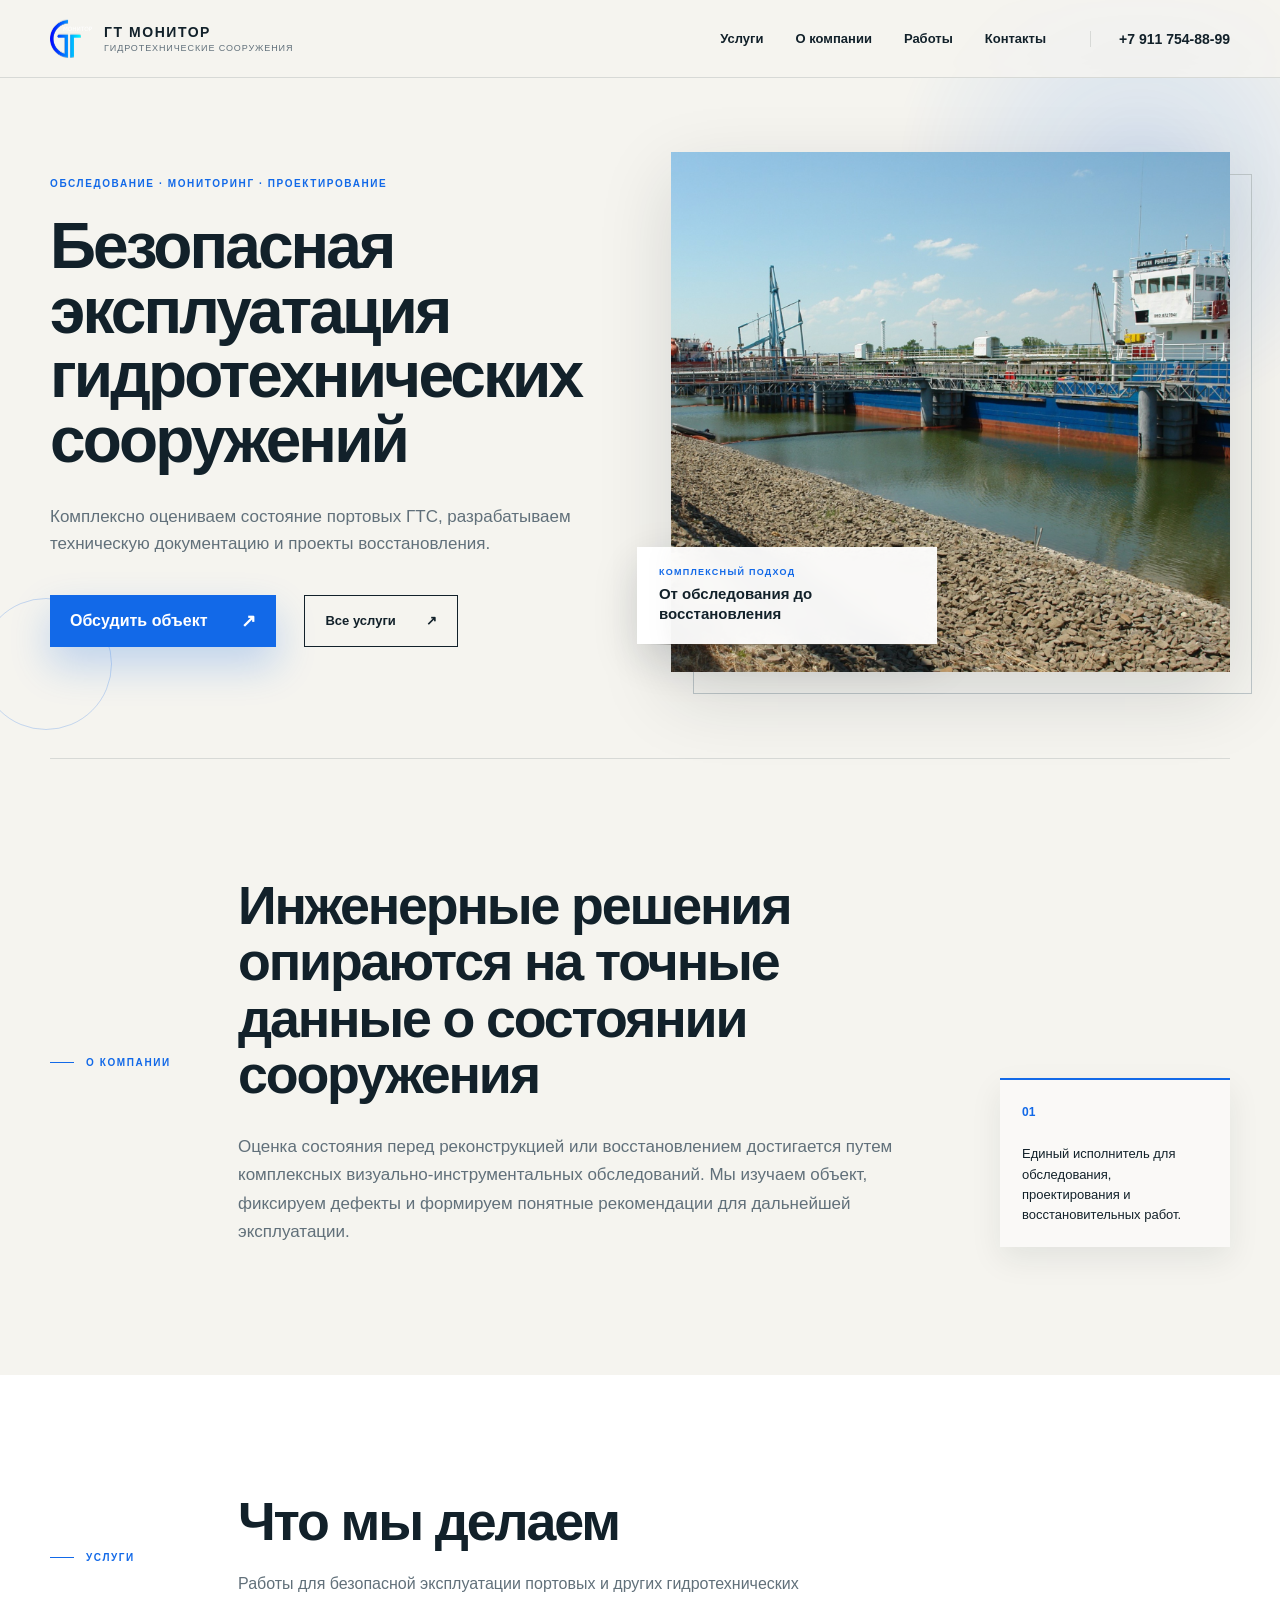
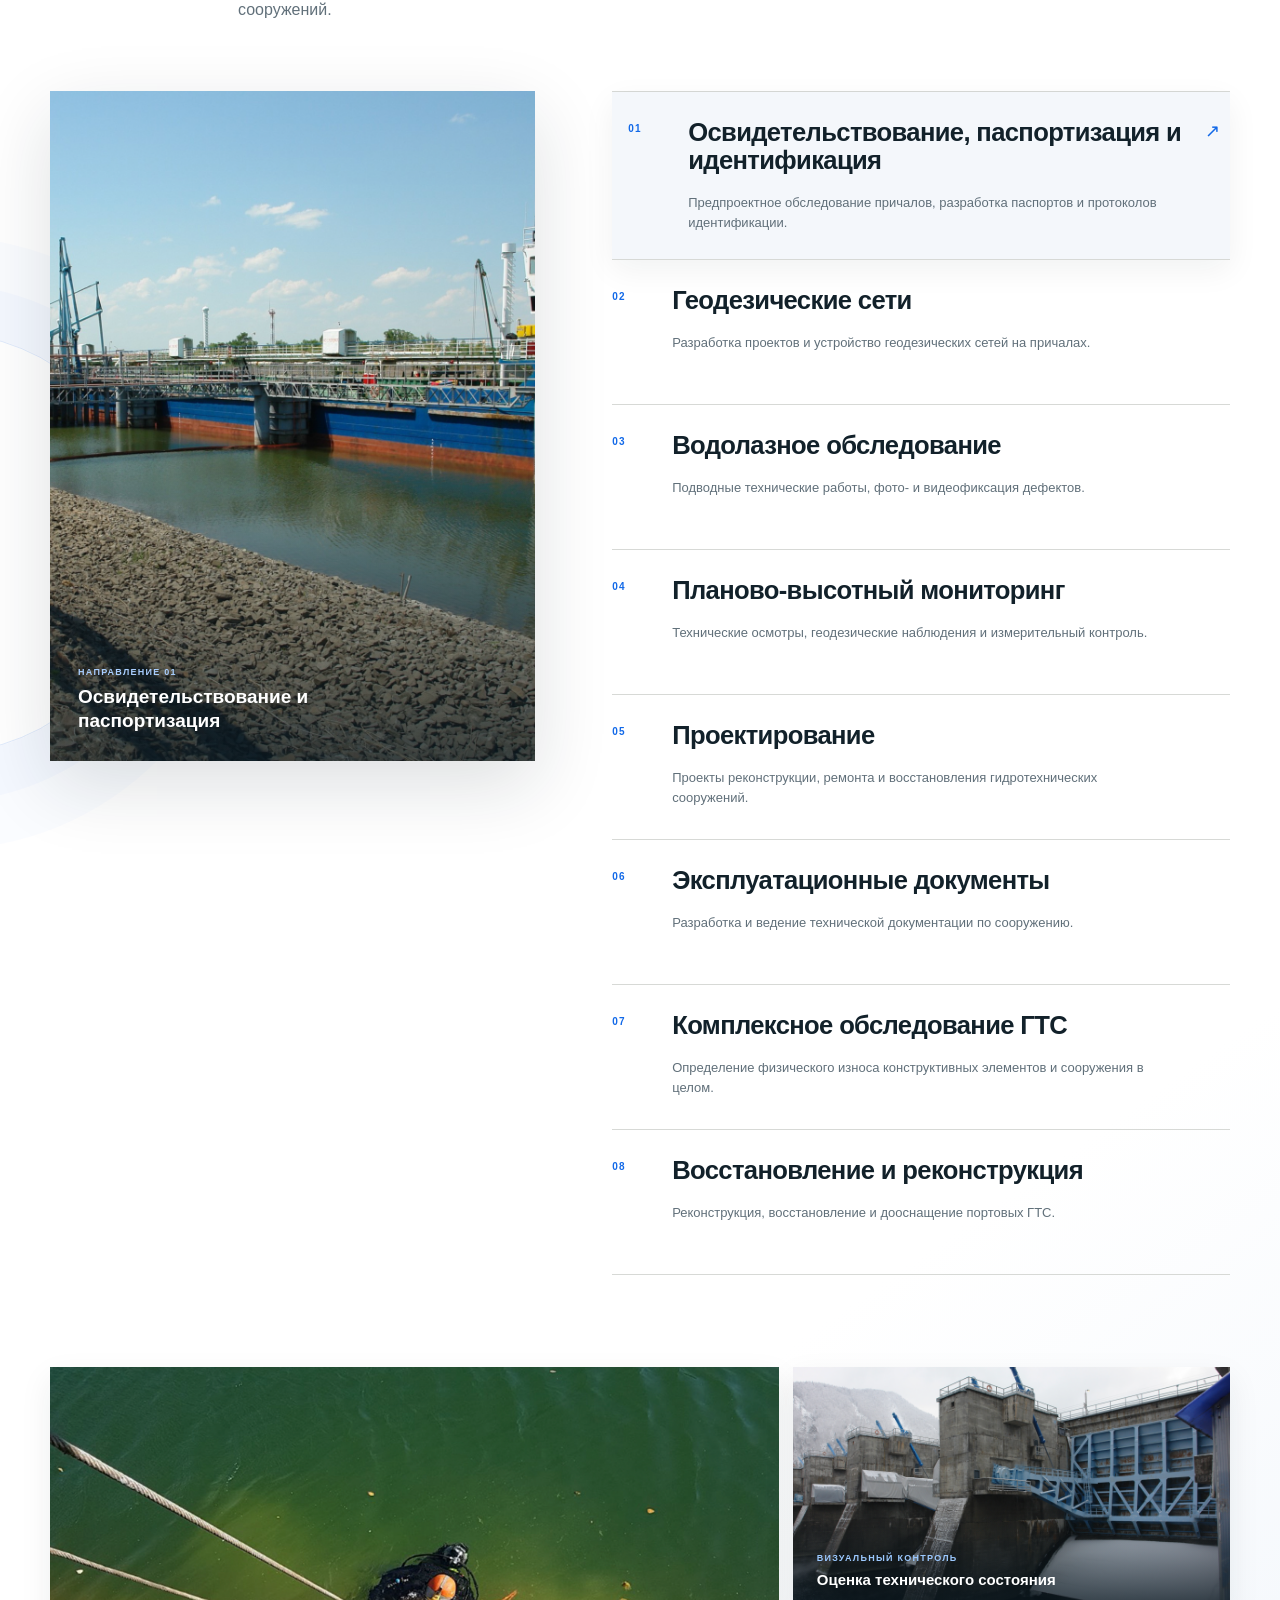
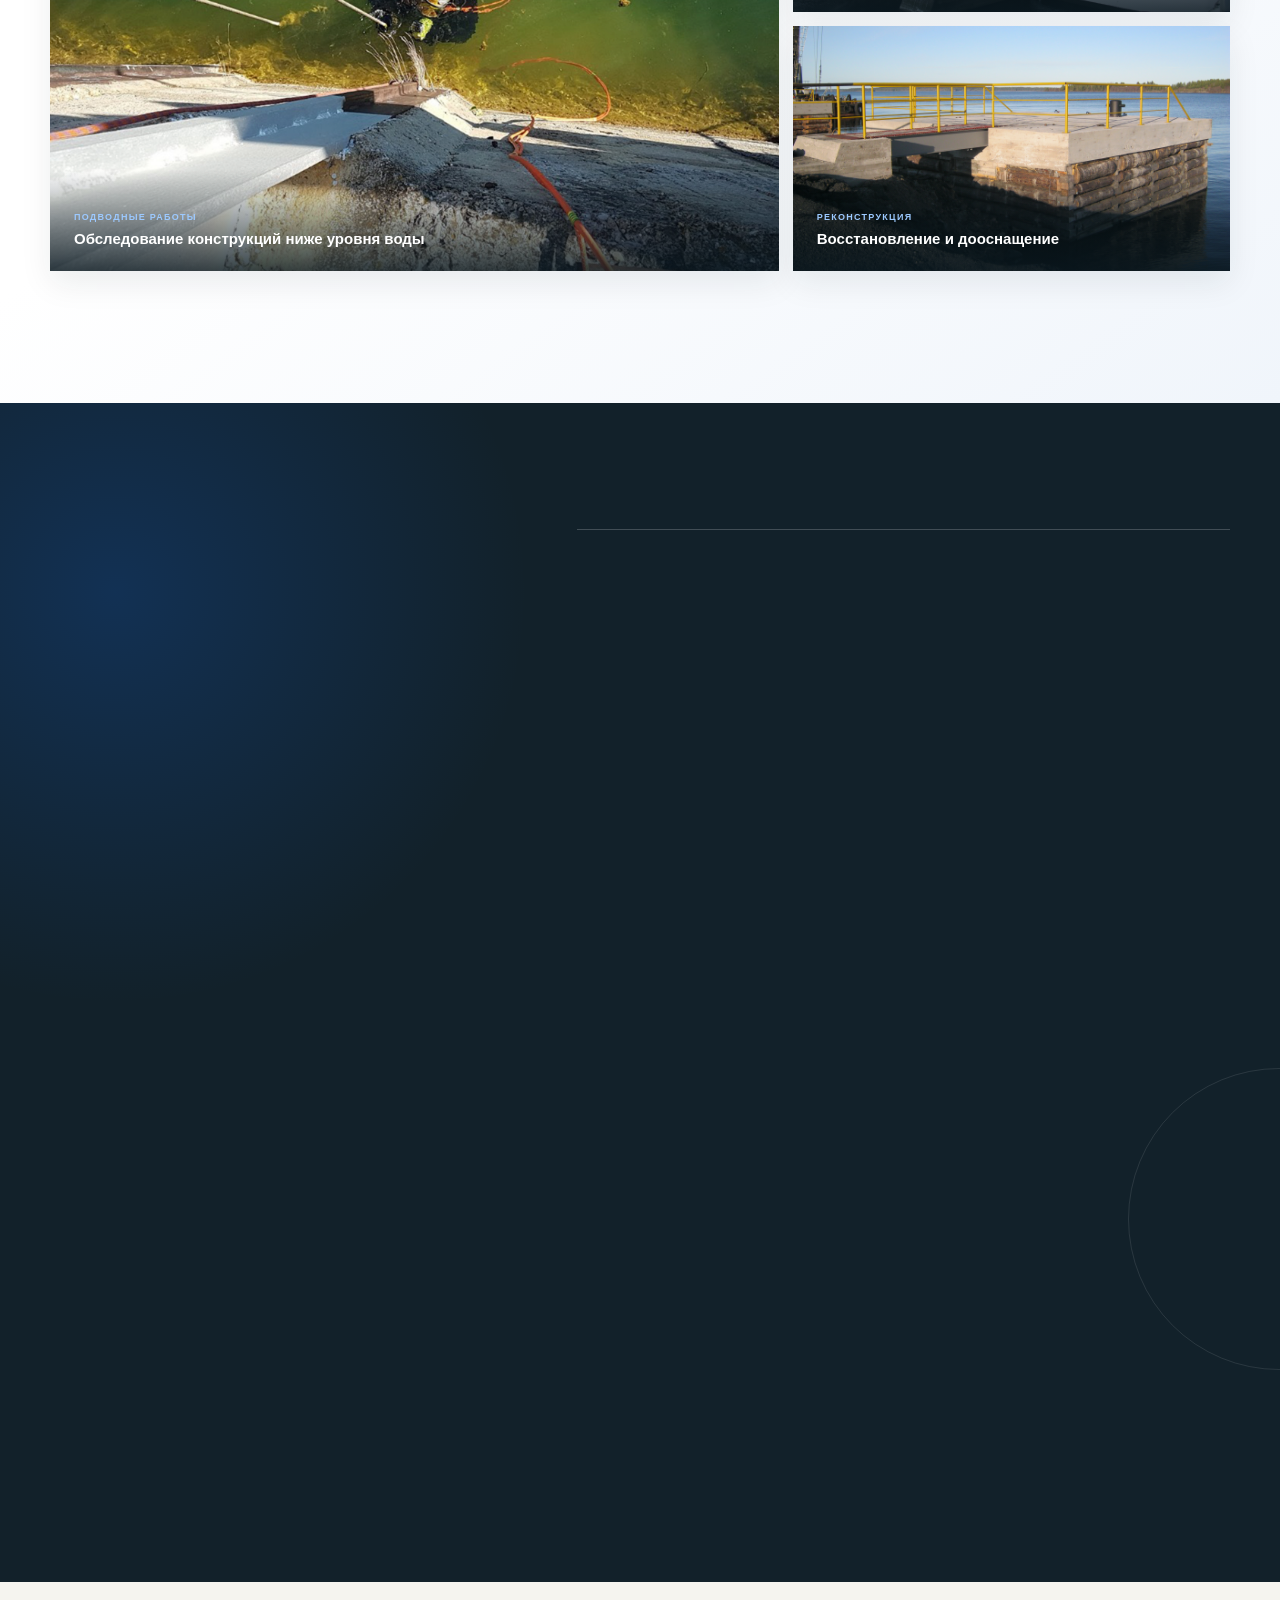
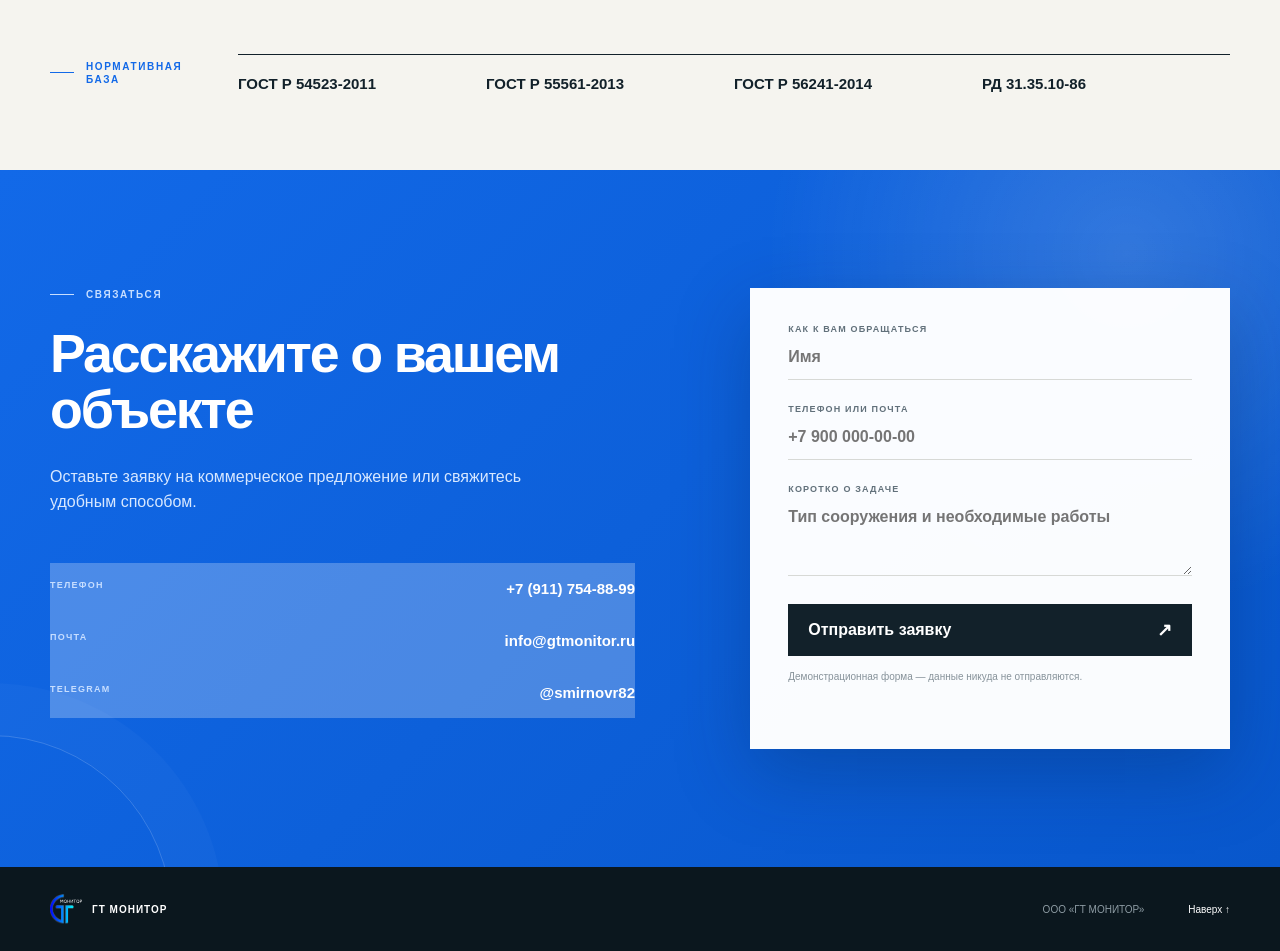
==== index.html @ 2fceb097 "Publish GT Monitor redesign demo" ====
<!doctype html>
<html lang="ru">
<head>
  <meta charset="utf-8">
  <meta name="viewport" content="width=device-width, initial-scale=1">
  <meta name="robots" content="noindex, nofollow">
  <meta name="description" content="ГТ Монитор — обследование, мониторинг и проектирование гидротехнических сооружений.">
  <title>ГТ Монитор — гидротехнические сооружения</title>
  <link rel="icon" href="assets/logo.svg" type="image/svg+xml">
  <link rel="stylesheet" href="styles.css">
</head>
<body>
  <header class="site-header" id="top">
    <div class="header-inner">
      <a class="brand" href="#top" aria-label="ГТ Монитор — на главную">
        <img src="assets/logo.svg" alt="" width="46" height="46">
        <span><b>ГТ МОНИТОР</b><small>Гидротехнические сооружения</small></span>
      </a>
      <button class="menu-toggle" type="button" aria-label="Открыть меню" aria-expanded="false">
        <span></span><span></span>
      </button>
      <nav class="main-nav" aria-label="Основная навигация">
        <a href="services.html">Услуги</a>
        <a href="about.html">О компании</a>
        <a href="works.html">Работы</a>
        <a href="contacts.html">Контакты</a>
        <a class="nav-phone" href="tel:+79117548899">+7 911 754-88-99</a>
      </nav>
    </div>
  </header>

  <main>
    <section class="hero section-shell" aria-labelledby="hero-title">
      <div class="hero-copy reveal">
        <p class="eyebrow">Обследование · Мониторинг · Проектирование</p>
        <h1 id="hero-title">Безопасная эксплуатация гидротехнических сооружений</h1>
        <p class="hero-lead">Комплексно оцениваем состояние портовых ГТС, разрабатываем техническую документацию и проекты восстановления.</p>
        <div class="hero-actions">
          <a class="button button-primary" href="#contact">Обсудить объект <span>↗</span></a>
          <a class="text-link" href="services.html">Все услуги <span>↗</span></a>
        </div>
      </div>
      <figure class="hero-visual reveal">
        <img src="assets/service-inspection.webp" alt="Портовое гидротехническое сооружение">
        <figcaption>
          <span>Комплексный подход</span>
          <b>От обследования до восстановления</b>
        </figcaption>
      </figure>
    </section>

    <section class="intro section-shell" aria-labelledby="intro-title">
      <p class="section-label reveal">О компании</p>
      <div class="intro-copy reveal">
        <h2 id="intro-title">Инженерные решения опираются на точные данные о состоянии сооружения</h2>
        <p>Оценка состояния перед реконструкцией или восстановлением достигается путем комплексных визуально-инструментальных обследований. Мы изучаем объект, фиксируем дефекты и формируем понятные рекомендации для дальнейшей эксплуатации.</p>
      </div>
      <div class="intro-note reveal">
        <span>01</span>
        <p>Единый исполнитель для обследования, проектирования и восстановительных работ.</p>
      </div>
    </section>

    <section class="services" id="services" aria-labelledby="services-title">
      <div class="section-shell">
        <div class="section-heading reveal">
          <p class="section-label">Услуги</p>
          <div>
            <h2 id="services-title">Что мы делаем</h2>
            <p>Работы для безопасной эксплуатации портовых и других гидротехнических сооружений.</p>
          </div>
        </div>

        <div class="services-showcase">
          <figure class="service-preview reveal">
            <img src="assets/service-inspection.webp" alt="Обследование портового гидротехнического сооружения">
            <figcaption><span>Направление 01</span><b>Освидетельствование и паспортизация</b></figcaption>
          </figure>
          <div class="service-list">
          <a class="service-row reveal is-active" href="documents.html#passport" data-image="assets/service-inspection.webp" data-label="Освидетельствование и паспортизация">
            <span class="service-number">01</span>
            <h3>Освидетельствование, паспортизация и идентификация</h3>
            <p>Предпроектное обследование причалов, разработка паспортов и протоколов идентификации.</p>
          </a>
          <a class="service-row reveal" href="design.html#geodesy" data-image="assets/service-geodesy-photo.png" data-label="Геодезические сети">
            <span class="service-number">02</span>
            <h3>Геодезические сети</h3>
            <p>Разработка проектов и устройство геодезических сетей на причалах.</p>
          </a>
          <a class="service-row reveal" href="survey.html#diving" data-image="assets/service-diving.webp" data-label="Водолазное обследование">
            <span class="service-number">03</span>
            <h3>Водолазное обследование</h3>
            <p>Подводные технические работы, фото- и видеофиксация дефектов.</p>
          </a>
          <a class="service-row reveal" href="survey.html#monitoring" data-image="assets/service-monitoring.webp" data-label="Планово-высотный мониторинг">
            <span class="service-number">04</span>
            <h3>Планово-высотный мониторинг</h3>
            <p>Технические осмотры, геодезические наблюдения и измерительный контроль.</p>
          </a>
          <a class="service-row reveal" href="design.html#engineering" data-image="assets/service-engineering.webp" data-label="Проектирование">
            <span class="service-number">05</span>
            <h3>Проектирование</h3>
            <p>Проекты реконструкции, ремонта и восстановления гидротехнических сооружений.</p>
          </a>
          <a class="service-row reveal" href="documents.html#operations" data-image="assets/service-docs.webp" data-label="Эксплуатационные документы">
            <span class="service-number">06</span>
            <h3>Эксплуатационные документы</h3>
            <p>Разработка и ведение технической документации по сооружению.</p>
          </a>
          <a class="service-row reveal" href="survey.html#complex" data-image="assets/service-survey.webp" data-label="Комплексное обследование ГТС">
            <span class="service-number">07</span>
            <h3>Комплексное обследование ГТС</h3>
            <p>Определение физического износа конструктивных элементов и сооружения в целом.</p>
          </a>
          <a class="service-row reveal" href="design.html#recovery" data-image="assets/service-recovery.webp" data-label="Восстановление и реконструкция">
            <span class="service-number">08</span>
            <h3>Восстановление и реконструкция</h3>
            <p>Реконструкция, восстановление и дооснащение портовых ГТС.</p>
          </a>
          </div>
        </div>

        <div class="work-gallery" aria-label="Примеры работ">
          <figure class="gallery-large reveal">
            <img src="assets/service-diving.webp" alt="Водолазное обследование сооружения" loading="lazy">
            <figcaption><span>Подводные работы</span><b>Обследование конструкций ниже уровня воды</b></figcaption>
          </figure>
          <figure class="reveal">
            <img src="assets/service-survey.webp" alt="Гидротехническое сооружение" loading="lazy">
            <figcaption><span>Визуальный контроль</span><b>Оценка технического состояния</b></figcaption>
          </figure>
          <figure class="reveal">
            <img src="assets/service-recovery.webp" alt="Реконструкция гидротехнического сооружения" loading="lazy">
            <figcaption><span>Реконструкция</span><b>Восстановление и дооснащение</b></figcaption>
          </figure>
        </div>
      </div>
    </section>

    <section class="process" id="process" aria-labelledby="process-title">
      <div class="process-inner section-shell">
        <div class="process-copy reveal">
          <p class="section-label">Порядок работ</p>
          <h2 id="process-title">Три этапа комплексного обследования</h2>
          <p>Последовательно собираем исходные данные, проверяем состояние объекта и подтверждаем выводы измерениями.</p>
        </div>
        <ol class="process-list">
          <li class="reveal">
            <span>01</span>
            <div><h3>Подготовка</h3><p>Разработка программы обследования, изучение объекта, конструктивных решений и условий эксплуатации.</p></div>
          </li>
          <li class="reveal">
            <span>02</span>
            <div><h3>Визуальное обследование</h3><p>Определение состояния отдельных элементов и объекта контроля в целом.</p></div>
          </li>
          <li class="reveal">
            <span>03</span>
            <div><h3>Инструментальное обследование</h3><p>Измерение параметров конструкций, прочности бетона, толщины металла, уклонов и геодезическая съемка.</p></div>
          </li>
        </ol>
        <figure class="process-photo reveal">
          <img src="assets/process-field-4.webp" alt="Осмотр гидротехнического сооружения" loading="lazy">
          <figcaption>Полевые работы на гидротехническом сооружении</figcaption>
        </figure>
      </div>
    </section>

    <section class="standards section-shell" aria-label="Нормативные документы">
      <p class="section-label reveal">Нормативная база</p>
      <div class="standards-list reveal">
        <span>ГОСТ Р 54523-2011</span>
        <span>ГОСТ Р 55561-2013</span>
        <span>ГОСТ Р 56241-2014</span>
        <span>РД 31.35.10-86</span>
      </div>
    </section>

    <section class="contact" id="contact" aria-labelledby="contact-title">
      <div class="contact-inner section-shell">
        <div class="contact-copy reveal">
          <p class="section-label">Связаться</p>
          <h2 id="contact-title">Расскажите о вашем объекте</h2>
          <p>Оставьте заявку на коммерческое предложение или свяжитесь удобным способом.</p>
          <div class="contact-links">
            <a href="tel:+79117548899"><small>Телефон</small><span>+7 (911) 754-88-99</span></a>
            <a href="mailto:info@gtmonitor.ru"><small>Почта</small><span>info@gtmonitor.ru</span></a>
            <a href="https://t.me/smirnovr82"><small>Telegram</small><span>@smirnovr82</span></a>
          </div>
        </div>
        <form class="contact-form reveal" id="demo-form">
          <label>Как к вам обращаться<input name="name" autocomplete="name" placeholder="Имя" required></label>
          <label>Телефон или почта<input name="contact" autocomplete="tel" placeholder="+7 900 000-00-00" required></label>
          <label>Коротко о задаче<textarea name="message" rows="3" placeholder="Тип сооружения и необходимые работы"></textarea></label>
          <button class="button button-dark" type="submit">Отправить заявку <span>↗</span></button>
          <p class="form-note">Демонстрационная форма — данные никуда не отправляются.</p>
          <p class="form-status" role="status" aria-live="polite"></p>
        </form>
      </div>
    </section>
  </main>

  <footer class="site-footer">
    <div class="footer-inner section-shell">
      <div class="footer-brand"><img src="assets/logo.svg" alt="" width="38" height="38"><b>ГТ МОНИТОР</b></div>
      <p>ООО «ГТ МОНИТОР»</p>
          <a href="#top">Наверх ↑</a>
    </div>
  </footer>

  <script src="script.js"></script>
</body>
</html>
---- styles.css ----
:root {
  --ink: #12212a;
  --muted: #61707a;
  --blue: #1269e8;
  --blue-dark: #0b3c79;
  --paper: #f5f4ef;
  --white: #fff;
  --line: #d7d9d6;
  --shadow-sm: 0 12px 30px rgba(18,33,42,.08);
  --shadow-md: 0 24px 70px rgba(18,33,42,.14);
  --shadow-blue: 0 18px 40px rgba(18,105,232,.24);
  --shell: min(1180px, calc(100vw - 64px));
}

* { box-sizing: border-box; }
html { scroll-behavior: smooth; }
body {
  margin: 0;
  background: var(--paper);
  color: var(--ink);
  font-family: Arial, "Helvetica Neue", sans-serif;
  -webkit-font-smoothing: antialiased;
  overflow-x: clip;
  animation: page-enter .55s ease both;
}
a { color: inherit; text-decoration: none; }
img { display: block; width: 100%; }
button, input, textarea { font: inherit; }
::selection { background: var(--blue); color: #fff; }
.section-shell { width: var(--shell); margin-inline: auto; }

.site-header { height: 78px; background: rgba(245,244,239,.88); border-bottom: 1px solid var(--line); position: sticky; top: 0; z-index: 20; backdrop-filter: blur(16px); transition: box-shadow .3s ease, background .3s ease; }
.site-header.is-scrolled { background: rgba(245,244,239,.96); box-shadow: 0 10px 35px rgba(18,33,42,.09); }
.header-inner { width: var(--shell); height: 100%; margin: auto; display: flex; align-items: center; justify-content: space-between; }
.brand { display: flex; align-items: center; gap: 12px; }
.brand img { width: 42px; height: 42px; object-fit: contain; }
.brand span { display: grid; gap: 3px; }
.brand b { font-size: 14px; letter-spacing: .11em; }
.brand small { color: var(--muted); font-size: 9px; letter-spacing: .1em; text-transform: uppercase; }
.main-nav { display: flex; align-items: center; gap: 32px; font-size: 13px; font-weight: 600; }
.main-nav a { position: relative; transition: color .2s ease; }
.main-nav a:hover { color: var(--blue); }
.main-nav a[aria-current="page"] { color: var(--blue); }
.main-nav > a:not(.nav-phone)::after { content: ""; position: absolute; left: 0; right: 100%; bottom: -9px; height: 1px; background: currentColor; transition: right .3s cubic-bezier(.2,.7,.2,1); }
.main-nav > a:not(.nav-phone):hover::after, .main-nav > a[aria-current="page"]::after { right: 0; }
.main-nav .nav-phone { margin-left: 12px; padding-left: 28px; border-left: 1px solid var(--line); font-size: 14px; }
.menu-toggle { display: none; }

.hero { min-height: 680px; padding: 68px 0 80px; display: grid; grid-template-columns: .9fr 1.1fr; gap: clamp(48px, 7vw, 104px); align-items: center; position: relative; isolation: isolate; }
.hero::before { content: ""; position: absolute; z-index: -2; width: 520px; height: 520px; right: -170px; top: -160px; border-radius: 50%; background: radial-gradient(circle, rgba(18,105,232,.15), rgba(18,105,232,0) 68%); filter: blur(4px); animation: ambient-pulse 7s ease-in-out infinite alternate; }
.hero::after { content: ""; position: absolute; z-index: -1; width: 130px; height: 130px; left: -70px; bottom: 28px; border: 1px solid rgba(18,105,232,.22); border-radius: 50%; animation: ring-drift 9s ease-in-out infinite alternate; }
.eyebrow, .section-label { margin: 0; color: var(--blue); font-size: 10px; line-height: 1.3; font-weight: 700; letter-spacing: .16em; text-transform: uppercase; }
.section-label { display: flex; align-items: center; gap: 12px; }
.section-label::before { content: ""; width: 24px; height: 1px; flex: 0 0 auto; background: currentColor; transition: width .3s ease; }
.section-label:hover::before { width: 38px; }
.hero h1 { max-width: 650px; margin: 24px 0 0; font-size: clamp(44px, 5vw, 72px); line-height: 1.01; letter-spacing: -.045em; font-weight: 600; }
.hero-lead { max-width: 570px; margin: 30px 0 0; color: var(--muted); font-size: 17px; line-height: 1.6; }
.hero-actions { display: flex; align-items: center; gap: 28px; margin-top: 38px; }
.button { min-height: 52px; padding: 0 20px; border: 0; display: inline-flex; align-items: center; justify-content: space-between; gap: 34px; font-weight: 700; cursor: pointer; transition: background .25s ease, color .25s ease, transform .25s ease, box-shadow .25s ease; }
.button-primary { min-width: 215px; background: var(--blue); color: #fff; box-shadow: var(--shadow-blue); }
.button-primary:hover { background: var(--blue-dark); transform: translateY(-3px); box-shadow: 0 24px 48px rgba(18,105,232,.3); }
.button span { font-size: 18px; transition: transform .25s ease; }
.button:hover span { transform: translate(3px,-3px); }
.text-link {
  min-height: 52px;
  padding: 0 20px;
  border: 1px solid var(--ink);
  display: inline-flex;
  align-items: center;
  justify-content: space-between;
  gap: 30px;
  background: transparent;
  font-size: 13px;
  font-weight: 700;
  box-shadow: inset 0 0 0 0 var(--ink);
  transition: background .25s ease, color .25s ease, transform .25s ease, box-shadow .25s ease;
}
.text-link:hover { background: var(--ink); color: #fff; transform: translateY(-3px); box-shadow: var(--shadow-sm); }
.hero-visual { margin: 0; position: relative; min-height: 520px; }
.hero-visual::before { content: ""; position: absolute; inset: 22px -22px -22px 22px; border: 1px solid #bfc7c9; z-index: -1; }
.hero-visual > img { height: 520px; object-fit: cover; box-shadow: var(--shadow-md); transition: transform .8s cubic-bezier(.2,.7,.2,1), filter .5s ease; }
.hero-visual:hover > img { transform: scale(1.012); filter: saturate(1.06); }
.hero-visual figcaption { position: absolute; left: -34px; bottom: 28px; width: min(300px, 70%); padding: 20px 22px; display: grid; gap: 7px; background: rgba(255,255,255,.95); backdrop-filter: blur(10px); box-shadow: 0 16px 45px rgba(18,33,42,.16); transition: transform .35s ease; }
.hero-visual:hover figcaption { transform: translate(6px,-6px); }
.hero-visual figcaption span, .work-gallery figcaption span { color: var(--blue); font-size: 9px; font-weight: 700; letter-spacing: .14em; text-transform: uppercase; }
.hero-visual figcaption b { font-size: 15px; line-height: 1.35; }

.intro { padding: 118px 0 128px; display: grid; grid-template-columns: 140px minmax(0,1fr) 230px; gap: 48px; border-top: 1px solid var(--line); }
.intro-copy h2, .section-heading h2, .process-copy h2, .contact-copy h2 { margin: 0; font-size: clamp(36px, 4.2vw, 58px); line-height: 1.05; letter-spacing: -.04em; font-weight: 600; }
.intro-copy p { max-width: 740px; margin: 30px 0 0; color: var(--muted); font-size: 17px; line-height: 1.68; }
.intro-note { align-self: end; padding: 22px; border-top: 2px solid var(--blue); background: rgba(255,255,255,.48); box-shadow: var(--shadow-sm); transition: transform .3s ease, box-shadow .3s ease; }
.intro-note:hover { transform: translateY(-5px); box-shadow: var(--shadow-md); }
.intro-note span { color: var(--blue); font-size: 12px; font-weight: 700; }
.intro-note p { margin: 24px 0 0; font-size: 13px; line-height: 1.55; }

.services { padding: 118px 0 132px; background: linear-gradient(145deg,#fff 0%,#fff 68%,#f0f5fb 100%); position: relative; overflow: clip; }
.services::before { content: ""; position: absolute; width: 420px; height: 420px; left: -270px; top: 25%; border: 1px solid rgba(18,105,232,.13); border-radius: 50%; box-shadow: 0 0 0 48px rgba(18,105,232,.025),0 0 0 96px rgba(18,105,232,.018); }
.section-heading { display: grid; grid-template-columns: 140px minmax(0,1fr); gap: 48px; margin-bottom: 68px; }
.section-heading > div > p { max-width: 590px; margin: 22px 0 0; color: var(--muted); font-size: 16px; line-height: 1.6; }
.services-showcase { display: grid; grid-template-columns: .88fr 1.12fr; gap: clamp(46px, 6vw, 82px); align-items: start; }
.service-preview { margin: 0; height: min(670px, calc(100vh - 120px)); min-height: 520px; position: sticky; top: 106px; overflow: hidden; background: #e8eaeb; box-shadow: var(--shadow-md); }
.service-preview::after { content: ""; position: absolute; inset: 0; background: linear-gradient(180deg, transparent 55%, rgba(9,25,35,.72)); pointer-events: none; }
.service-preview img { height: 100%; object-fit: cover; transition: opacity .28s ease, transform .7s cubic-bezier(.2,.6,.2,1); }
.service-preview.is-changing img { opacity: .3; transform: scale(1.02); }
.service-preview figcaption { position: absolute; z-index: 1; inset: auto 0 0; padding: 28px; display: grid; gap: 8px; color: #fff; }
.service-preview figcaption span { color: #a9ceff; font-size: 9px; font-weight: 700; letter-spacing: .14em; text-transform: uppercase; }
.service-preview figcaption b { max-width: 360px; font-size: 19px; line-height: 1.25; }
.service-list { display: grid; border-top: 1px solid var(--line); }
.service-row { min-height: 145px; padding: 26px 10px 26px 0; display: grid; grid-template-columns: 42px minmax(0,1fr); gap: 0 18px; align-content: start; border-bottom: 1px solid var(--line); position: relative; transition: padding .25s ease, background .25s ease; }
.service-row::after { content: "↗"; position: absolute; right: 10px; top: 28px; color: var(--blue); font-size: 18px; opacity: 0; transform: translate(-6px,6px); transition: opacity .25s ease, transform .25s ease; }
.service-row:hover, .service-row:focus-visible, .service-row.is-active { padding-left: 16px; background: rgba(244,247,251,.92); box-shadow: 0 10px 30px rgba(18,33,42,.06); z-index: 1; }
.service-row:hover::after, .service-row:focus-visible::after, .service-row.is-active::after { opacity: 1; transform: none; }
.service-number { grid-row: 1 / span 2; padding-top: 5px; color: var(--blue); font-size: 10px; font-weight: 700; letter-spacing: .12em; }
.service-row h3 { margin: 0; font-size: clamp(20px, 2vw, 28px); line-height: 1.12; letter-spacing: -.025em; font-weight: 600; }
.service-row p { max-width: 500px; margin: 18px 0 0; color: var(--muted); font-size: 13px; line-height: 1.55; }

.work-gallery { margin-top: 92px; display: grid; grid-template-columns: 1.25fr .75fr; grid-template-rows: 245px 245px; gap: 14px; }
.work-gallery figure { margin: 0; min-width: 0; position: relative; overflow: hidden; background: #dfe4e5; box-shadow: var(--shadow-sm); transition: transform .35s ease, box-shadow .35s ease; }
.work-gallery figure:hover { transform: translateY(-6px); box-shadow: var(--shadow-md); z-index: 1; }
.work-gallery .gallery-large { grid-row: span 2; }
.work-gallery img { height: 100%; object-fit: cover; transition: transform .7s cubic-bezier(.2,.6,.2,1); }
.work-gallery figure:hover img { transform: scale(1.025); }
.work-gallery figcaption { position: absolute; inset: auto 0 0; padding: 42px 24px 22px; display: grid; gap: 7px; color: #fff; background: linear-gradient(transparent, rgba(10,24,32,.82)); }
.work-gallery figcaption span { color: #9cc9ff; }
.work-gallery figcaption b { font-size: 15px; line-height: 1.35; }

.process { padding: 126px 0; background: radial-gradient(circle at 9% 16%,rgba(18,105,232,.22),transparent 27%),var(--ink); color: #fff; position: relative; overflow: clip; }
.process::after { content: ""; position: absolute; width: 300px; height: 300px; right: -150px; bottom: 18%; border: 1px solid rgba(255,255,255,.1); border-radius: 50%; animation: ring-drift 10s ease-in-out infinite alternate-reverse; }
.process-inner { display: grid; grid-template-columns: .78fr 1.22fr; gap: 72px 110px; }
.process-copy > p:last-child { max-width: 490px; margin: 28px 0 0; color: #aeb9bf; font-size: 16px; line-height: 1.65; }
.process .section-label { color: #8cbfff; margin-bottom: 24px; }
.process-list { margin: 0; padding: 0; list-style: none; border-top: 1px solid rgba(255,255,255,.2); }
.process-list li { padding: 28px 0; display: grid; grid-template-columns: 48px 1fr; gap: 20px; border-bottom: 1px solid rgba(255,255,255,.2); }
.process-list li { transition: transform .3s ease, padding .3s ease, background .3s ease; }
.process-list li:hover { padding-left: 14px; transform: translateX(5px); background: rgba(255,255,255,.025); }
.process-list > li > span { padding-top: 4px; color: #8cbfff; font-size: 10px; font-weight: 700; letter-spacing: .12em; }
.process-list h3 { margin: 0; font-size: 21px; font-weight: 600; }
.process-list p { max-width: 540px; margin: 10px 0 0; color: #aeb9bf; font-size: 13px; line-height: 1.55; }
.process-photo { grid-column: 1 / -1; margin: 0; position: relative; height: 480px; overflow: hidden; }
.process-photo img { height: 100%; object-fit: cover; object-position: center 48%; transition: transform .8s cubic-bezier(.2,.7,.2,1); }
.process-photo:hover img { transform: scale(1.018); }
.process-photo figcaption { position: absolute; right: 18px; bottom: 18px; padding: 12px 14px; background: rgba(18,33,42,.88); color: #dbe3e7; font-size: 10px; letter-spacing: .08em; text-transform: uppercase; }

.standards { padding: 72px 0 78px; display: grid; grid-template-columns: 140px 1fr; gap: 48px; }
.standards-list { display: grid; grid-template-columns: repeat(4, 1fr); border-top: 1px solid var(--ink); }
.standards-list span { padding: 20px 16px 0 0; font-size: 15px; font-weight: 600; transition: color .25s ease, transform .25s ease; }
.standards-list span:hover { color: var(--blue); transform: translateY(-3px); }

.contact { padding: 118px 0; background: radial-gradient(circle at 88% 12%,rgba(255,255,255,.16),transparent 28%),linear-gradient(135deg,#1269e8,#0857cc); color: #fff; position: relative; overflow: clip; }
.contact::before { content: ""; position: absolute; width: 360px; height: 360px; left: -190px; bottom: -230px; border: 1px solid rgba(255,255,255,.18); border-radius: 50%; box-shadow: 0 0 0 52px rgba(255,255,255,.025); }
.contact-inner { display: grid; grid-template-columns: 1fr .82fr; gap: clamp(60px, 9vw, 130px); }
.contact .section-label { margin-bottom: 24px; color: #c7deff; }
.contact-copy > p:not(.section-label) { max-width: 530px; margin: 26px 0 0; color: #d8e8ff; font-size: 16px; line-height: 1.6; }
.contact-links { margin-top: 48px; display: grid; gap: 1px; background: rgba(255,255,255,.25); }
.contact-links a { padding: 17px 0; display: flex; justify-content: space-between; gap: 20px; background: transparent; transition: padding .25s ease, color .25s ease; }
.contact-links a:hover { padding-left: 10px; padding-right: 10px; color: #fff; }
.contact-links small { color: #c7deff; font-size: 9px; font-weight: 700; letter-spacing: .14em; text-transform: uppercase; }
.contact-links span { font-size: 15px; font-weight: 600; }
.contact-form { padding: 36px 38px; background: rgba(255,255,255,.98); color: var(--ink); align-self: start; box-shadow: 0 25px 70px rgba(3,35,78,.28); transition: transform .35s ease, box-shadow .35s ease; }
.contact-form:hover { transform: translateY(-5px); box-shadow: 0 32px 80px rgba(3,35,78,.34); }
.contact-form label { display: grid; gap: 9px; margin-bottom: 24px; color: var(--muted); font-size: 9px; font-weight: 700; letter-spacing: .13em; text-transform: uppercase; }
.contact-form input, .contact-form textarea { width: 100%; padding: 5px 0 13px; color: var(--ink); background: transparent; border: 0; border-bottom: 1px solid var(--line); border-radius: 0; outline: none; resize: vertical; text-transform: none; letter-spacing: 0; font-size: 16px; }
.contact-form input:focus, .contact-form textarea:focus { border-color: var(--blue); }
.button-dark { width: 100%; margin-top: 4px; background: var(--ink); color: #fff; }
.button-dark:hover { background: var(--blue-dark); transform: translateY(-3px); box-shadow: var(--shadow-sm); }
.form-note { margin: 14px 0 0; color: #87939a; font-size: 10px; line-height: 1.45; }
.form-status { min-height: 17px; margin: 12px 0 0; color: var(--blue); font-size: 12px; }

.site-footer { padding: 26px 0; background: #0b171e; color: #8d9ba3; font-size: 10px; }
.footer-inner { display: grid; grid-template-columns: 1fr auto auto; align-items: center; gap: 44px; }
.footer-brand { display: flex; align-items: center; gap: 10px; color: #fff; letter-spacing: .1em; }
.footer-brand img { width: 32px; height: 32px; object-fit: contain; }
.site-footer a { color: #fff; }

/* Inner pages */
.page-hero { padding: 72px 0 94px; display: grid; grid-template-columns: minmax(0,1fr) minmax(360px,.72fr); gap: clamp(54px,8vw,118px); align-items: end; position: relative; isolation: isolate; }
.page-hero::after { content: ""; position: absolute; z-index: -1; width: 430px; height: 430px; right: -190px; top: -180px; border-radius: 50%; background: radial-gradient(circle,rgba(18,105,232,.15),transparent 68%); animation: ambient-pulse 7s ease-in-out infinite alternate; }
.breadcrumb { margin: 0 0 52px; display: flex; gap: 9px; color: #7d898f; font-size: 10px; font-weight: 700; letter-spacing: .12em; text-transform: uppercase; }
.breadcrumb a:hover { color: var(--blue); }
.page-hero h1 { max-width: 800px; margin: 0; font-size: clamp(52px,7vw,94px); line-height: .93; letter-spacing: -.055em; font-weight: 600; }
.page-hero-copy > p:last-child { max-width: 650px; margin: 30px 0 0; color: var(--muted); font-size: 17px; line-height: 1.65; }
.page-hero-visual { margin: 0 0 4px; height: 430px; position: relative; }
.page-hero-visual::before { content: ""; position: absolute; inset: 18px -18px -18px 18px; border: 1px solid #bdc6c9; z-index: -1; }
.page-hero-visual img { height: 100%; object-fit: cover; box-shadow: var(--shadow-md); transition: transform .7s cubic-bezier(.2,.7,.2,1),filter .4s ease; }
.page-hero-visual:hover img { transform: scale(1.015); filter: saturate(1.05); }
.page-hero-visual figcaption { position: absolute; left: -26px; bottom: 22px; padding: 15px 18px; background: #fff; color: var(--ink); font-size: 10px; font-weight: 700; letter-spacing: .1em; text-transform: uppercase; }

.directions { padding: 112px 0 126px; background: #fff; }
.directions-intro { display: grid; grid-template-columns: 140px 1fr; gap: 48px; margin-bottom: 58px; }
.directions-intro h2 { max-width: 780px; margin: 0; font-size: clamp(36px,4.5vw,62px); line-height: 1.03; letter-spacing: -.04em; font-weight: 600; }
.direction-grid { display: grid; grid-template-columns: repeat(3,1fr); border-top: 1px solid var(--line); border-left: 1px solid var(--line); }
.direction-card { min-height: 440px; padding: 30px; display: flex; flex-direction: column; border-right: 1px solid var(--line); border-bottom: 1px solid var(--line); position: relative; overflow: hidden; transition: color .35s ease, background .35s ease, transform .35s ease, box-shadow .35s ease; }
.direction-card > span { color: var(--blue); font-size: 10px; font-weight: 700; letter-spacing: .12em; }
.direction-card h3 { margin: auto 0 20px; font-size: clamp(27px,3vw,39px); line-height: 1; letter-spacing: -.035em; font-weight: 600; }
.direction-card p { margin: 0; color: var(--muted); font-size: 13px; line-height: 1.55; }
.direction-card::after { content: "↗"; position: absolute; right: 28px; top: 26px; color: var(--blue); font-size: 22px; }
.direction-card:hover { background: var(--ink); color: #fff; transform: translateY(-8px); box-shadow: var(--shadow-md); z-index: 2; }
.direction-card:hover p { color: #afbbc1; }

.catalog { padding: 112px 0 126px; }
.catalog-heading { max-width: 820px; margin-bottom: 56px; }
.catalog-heading h2 { margin: 18px 0 0; font-size: clamp(38px,4.8vw,64px); line-height: 1.03; letter-spacing: -.04em; font-weight: 600; }
.catalog-grid { display: grid; grid-template-columns: 1fr 1fr; border-top: 1px solid var(--line); }
.catalog-item { min-height: 230px; padding: 30px 58px 30px 0; display: grid; grid-template-columns: 42px 1fr; gap: 0 18px; border-bottom: 1px solid var(--line); position: relative; }
.catalog-item:nth-child(even) { padding-left: 42px; border-left: 1px solid var(--line); }
.catalog-item .service-number { grid-row: 1 / span 3; }
.catalog-item h3 { margin: 0; font-size: clamp(22px,2.4vw,32px); line-height: 1.08; letter-spacing: -.03em; font-weight: 600; }
.catalog-item p { margin: 18px 0 24px; color: var(--muted); font-size: 13px; line-height: 1.55; }
.catalog-item b { font-size: 11px; letter-spacing: .08em; text-transform: uppercase; }
.catalog-item::after { content: "↗"; position: absolute; right: 14px; top: 30px; color: var(--blue); font-size: 18px; }
.catalog-item { transition: padding .3s ease, background .3s ease, box-shadow .3s ease; }
.catalog-item:hover { padding-left: 18px; background: #fff; box-shadow: var(--shadow-sm); z-index: 1; }
.catalog-item:nth-child(even):hover { padding-left: 58px; }

.detail-lead { padding: 92px 0 106px; border-top: 1px solid var(--line); }
.detail-section { padding: 104px 0; scroll-margin-top: 30px; }
.detail-section:nth-child(even) { background: #fff; }
.detail-grid { width: var(--shell); margin: auto; display: grid; grid-template-columns: 150px minmax(0,1fr) 300px; gap: 48px; align-items: start; }
.detail-index { position: sticky; top: 28px; color: var(--blue); font-size: 10px; font-weight: 700; letter-spacing: .14em; text-transform: uppercase; }
.rich-copy h2 { margin: 0 0 28px; font-size: clamp(36px,4.3vw,58px); line-height: 1.04; letter-spacing: -.04em; font-weight: 600; }
.rich-copy h3 { margin: 42px 0 16px; font-size: 22px; line-height: 1.25; }
.rich-copy p { margin: 0 0 20px; color: var(--muted); font-size: 16px; line-height: 1.72; }
.rich-copy ul, .rich-copy ol { margin: 24px 0; padding: 0; list-style: none; border-top: 1px solid var(--line); }
.rich-copy li { padding: 15px 0 15px 30px; border-bottom: 1px solid var(--line); position: relative; color: #40515a; font-size: 14px; line-height: 1.55; }
.rich-copy li::before { content: "—"; position: absolute; left: 0; color: var(--blue); }
.detail-aside { position: sticky; top: 28px; }
.detail-aside img { height: 330px; object-fit: cover; box-shadow: var(--shadow-sm); transition: transform .45s ease, box-shadow .45s ease; }
.detail-aside:hover img { transform: translateY(-5px); box-shadow: var(--shadow-md); }
.detail-aside p { margin: 16px 0 0; color: var(--muted); font-size: 11px; line-height: 1.5; }
.detail-next { display: inline-flex; margin-top: 22px; color: var(--blue); font-size: 11px; font-weight: 700; letter-spacing: .08em; text-transform: uppercase; }

.works-grid { padding-bottom: 126px; display: grid; grid-template-columns: repeat(12,1fr); gap: 14px; }
.work-tile { margin: 0; min-height: 390px; grid-column: span 5; position: relative; overflow: hidden; background: #dfe4e5; box-shadow: var(--shadow-sm); transition: transform .35s ease, box-shadow .35s ease; }
.work-tile:hover { transform: translateY(-7px); box-shadow: var(--shadow-md); z-index: 1; }
.work-tile:nth-child(3n+1) { grid-column: span 7; }
.work-tile:nth-child(3n+3) { grid-column: span 12; min-height: 520px; }
.work-tile img { height: 100%; object-fit: cover; transition: transform .7s cubic-bezier(.2,.6,.2,1); }
.work-tile:hover img { transform: scale(1.025); }
.work-tile figcaption { position: absolute; inset: auto 0 0; padding: 60px 26px 24px; display: grid; gap: 7px; color: #fff; background: linear-gradient(transparent,rgba(9,24,33,.82)); }
.work-tile figcaption span { color: #a9ceff; font-size: 9px; font-weight: 700; letter-spacing: .14em; text-transform: uppercase; }
.work-tile figcaption b { font-size: 20px; }

.about-feature { padding: 0 0 126px; display: grid; grid-template-columns: 1.1fr .9fr; gap: 14px; }
.about-feature img { height: 610px; object-fit: cover; }
.about-panel { padding: 58px; display: flex; flex-direction: column; justify-content: space-between; background: radial-gradient(circle at 90% 12%,rgba(255,255,255,.18),transparent 28%),var(--blue); color: #fff; box-shadow: var(--shadow-blue); }
.about-panel span { color: #c4ddff; font-size: 10px; font-weight: 700; letter-spacing: .14em; text-transform: uppercase; }
.about-panel blockquote { margin: 0; font-size: clamp(30px,3.4vw,48px); line-height: 1.05; letter-spacing: -.04em; }
.about-panel p { margin: 0; color: #dceaff; font-size: 14px; line-height: 1.6; }

.contact-page { padding: 104px 0 126px; background: #fff; }
.contact-page-grid { display: grid; grid-template-columns: .9fr 1.1fr; gap: 90px; }
.contact-card { padding: 34px 0; border-top: 1px solid var(--line); display: grid; grid-template-columns: 120px 1fr; gap: 24px; }
.contact-card small { color: var(--blue); font-size: 9px; font-weight: 700; letter-spacing: .14em; text-transform: uppercase; }
.contact-card a, .contact-card address { margin: 0; font-size: clamp(18px,2vw,26px); line-height: 1.35; font-style: normal; font-weight: 600; }
.contact-page .contact-form { box-shadow: 0 22px 70px rgba(18,33,42,.12); border: 1px solid var(--line); }
.contact-page-title { margin: 0 0 48px; font-size: clamp(38px,5vw,66px); line-height: 1.02; letter-spacing: -.04em; }

.cta-band { padding: 84px 0; background: radial-gradient(circle at 82% 10%,rgba(255,255,255,.15),transparent 26%),linear-gradient(135deg,#1269e8,#0752c1); color: #fff; position: relative; overflow: clip; }
.cta-band::before { content: ""; position: absolute; width: 240px; height: 240px; right: 4%; bottom: -170px; border: 1px solid rgba(255,255,255,.2); border-radius: 50%; box-shadow: 0 0 0 38px rgba(255,255,255,.03); }
.cta-band-inner { display: grid; grid-template-columns: 1fr auto; gap: 50px; align-items: center; }
.cta-band h2 { max-width: 800px; margin: 0; font-size: clamp(34px,4.7vw,62px); line-height: 1.03; letter-spacing: -.04em; font-weight: 600; }
.cta-band .button { background: #fff; color: var(--ink); min-width: 220px; box-shadow: 0 18px 42px rgba(3,35,78,.22); }
.cta-band .button:hover { transform: translateY(-4px); box-shadow: 0 24px 50px rgba(3,35,78,.3); }

.reveal { opacity: 0; transform: translateY(22px); filter: blur(3px); transition: opacity .75s ease, transform .75s cubic-bezier(.2,.7,.2,1), filter .75s ease; }
.reveal.is-visible { opacity: 1; transform: none; }
.reveal.is-visible { filter: blur(0); }
.service-list .reveal:nth-child(2n), .catalog-grid .reveal:nth-child(2n), .direction-grid .reveal:nth-child(2) { transition-delay: .06s; }
.service-list .reveal:nth-child(3n), .catalog-grid .reveal:nth-child(3n), .direction-grid .reveal:nth-child(3) { transition-delay: .12s; }

@keyframes page-enter { from { opacity: 0; } to { opacity: 1; } }
@keyframes ambient-pulse { from { opacity: .7; transform: scale(.94); } to { opacity: 1; transform: scale(1.08) translate(-12px,10px); } }
@keyframes ring-drift { from { transform: translate3d(0,0,0) rotate(0deg); } to { transform: translate3d(18px,-16px,0) rotate(10deg); } }

@media (max-width: 900px) {
  :root { --shell: calc(100% - 40px); }
  .main-nav { gap: 20px; }
  .main-nav .nav-phone { margin-left: 0; padding-left: 20px; }
  .hero { gap: 42px; }
  .hero-visual { min-height: 470px; }
  .hero-visual > img { height: 470px; }
  .intro { grid-template-columns: 110px 1fr; padding-block: 90px; }
  .intro-note { grid-column: 2; max-width: 340px; }
  .section-heading { grid-template-columns: 110px 1fr; }
  .services { padding-block: 90px 104px; }
  .services-showcase { gap: 34px; }
  .service-preview { min-height: 480px; }
  .work-gallery { grid-template-rows: 210px 210px; }
  .process { padding-block: 96px; }
  .process-inner { grid-template-columns: 1fr; gap: 52px; }
  .process-copy { max-width: 670px; }
  .process-photo { grid-column: auto; height: 400px; }
  .standards { grid-template-columns: 110px 1fr; }
  .standards-list { grid-template-columns: 1fr 1fr; row-gap: 22px; }
  .contact { padding-block: 90px; }
  .contact-inner { grid-template-columns: 1fr; gap: 58px; }
  .contact-copy { max-width: 680px; }
  .page-hero { grid-template-columns: 1fr .72fr; gap: 44px; }
  .page-hero h1 { font-size: clamp(48px,7.4vw,68px); }
  .page-hero-visual { height: 370px; }
  .directions-intro { grid-template-columns: 110px 1fr; }
  .direction-card { min-height: 360px; padding: 24px; }
  .detail-grid { grid-template-columns: 110px minmax(0,1fr); }
  .detail-aside { grid-column: 2; position: relative; top: auto; display: grid; grid-template-columns: 240px 1fr; gap: 18px; }
  .detail-aside img { height: 190px; }
  .contact-page-grid { gap: 50px; }
}

@media (max-width: 760px) {
  .menu-toggle { width: 44px; height: 44px; padding: 0 12px; display: grid; align-content: center; gap: 6px; border: 0; background: var(--ink); }
  .menu-toggle span { height: 1px; background: #fff; }
  .main-nav { display: none; position: absolute; inset: 78px 0 auto; padding: 28px 20px; flex-direction: column; align-items: stretch; gap: 22px; background: var(--paper); border-bottom: 1px solid var(--line); }
  .main-nav.is-open { display: flex; }
  .main-nav .nav-phone { margin: 0; padding: 20px 0 0; border-left: 0; border-top: 1px solid var(--line); }
  .hero { padding: 60px 0 74px; grid-template-columns: 1fr; gap: 58px; }
  .hero-copy { max-width: 700px; }
  .hero-visual { min-height: 440px; margin-left: 34px; }
  .hero-visual > img { height: 440px; }
  .services-showcase { grid-template-columns: 1fr; }
  .service-preview { position: relative; top: auto; min-height: 420px; height: 58vw; }
  .page-hero { padding-block: 58px 74px; grid-template-columns: 1fr; }
  .breadcrumb { margin-bottom: 38px; }
  .page-hero-visual { height: 420px; margin-left: 24px; }
  .direction-grid { grid-template-columns: 1fr; }
  .direction-card { min-height: 300px; }
  .catalog-grid { grid-template-columns: 1fr; }
  .catalog-item:nth-child(even) { padding-left: 0; border-left: 0; }
  .detail-grid { grid-template-columns: 1fr; }
  .detail-index { position: static; }
  .detail-aside { grid-column: auto; }
  .contact-page-grid { grid-template-columns: 1fr; }
  .cta-band-inner { grid-template-columns: 1fr; }
}

@media (max-width: 620px) {
  :root { --shell: calc(100vw - 32px); }
  .site-header { height: 70px; }
  .brand small { display: none; }
  .main-nav { inset: 70px 0 auto; padding-inline: 16px; }
  .hero { min-height: 0; padding: 48px 0 62px; gap: 44px; }
  .hero h1 { font-size: 40px; line-height: 1.03; }
  .hero-lead { margin-top: 24px; font-size: 15px; }
  .hero-actions { align-items: stretch; flex-direction: column; gap: 18px; }
  .button-primary { width: 100%; }
  .text-link { width: 100%; }
  .hero-visual { min-height: 360px; margin: 0 10px 10px 0; }
  .hero-visual::before { inset: 10px -10px -10px 10px; }
  .hero-visual > img { height: 360px; }
  .hero-visual figcaption { left: 14px; bottom: 14px; width: calc(100% - 28px); padding: 16px 18px; }
  .intro { padding-block: 72px; grid-template-columns: 1fr; gap: 22px; }
  .intro-note { grid-column: auto; margin-top: 20px; }
  .intro-copy h2, .section-heading h2, .process-copy h2, .contact-copy h2 { font-size: 36px; }
  .intro-copy p { font-size: 15px; }
  .services { padding-block: 72px 82px; }
  .section-heading { grid-template-columns: 1fr; gap: 18px; margin-bottom: 46px; }
  .service-list { grid-template-columns: 1fr; }
  .service-row { min-height: 0; padding: 26px 0 !important; border-right: 0 !important; }
  .service-row h3 { font-size: 22px; }
  .work-gallery { margin-top: 64px; grid-template-columns: 1fr; grid-template-rows: repeat(3, 300px); }
  .work-gallery .gallery-large { grid-row: auto; }
  .process { padding-block: 76px; }
  .process-inner { gap: 44px; }
  .process-list li { grid-template-columns: 36px 1fr; }
  .process-photo { height: 330px; }
  .standards { padding-block: 58px; grid-template-columns: 1fr; gap: 20px; }
  .standards-list { grid-template-columns: 1fr 1fr; }
  .standards-list span { font-size: 13px; }
  .contact { padding-block: 76px; }
  .contact-links a { flex-direction: column; gap: 7px; }
  .contact-form { padding: 28px 22px; }
  .footer-inner { grid-template-columns: 1fr auto; }
  .footer-inner > p { display: none; }
  .page-hero h1 { font-size: 46px; }
  .page-hero-visual { height: 340px; margin-left: 10px; }
  .directions { padding-block: 76px 84px; }
  .directions-intro { grid-template-columns: 1fr; gap: 18px; }
  .catalog { padding-block: 76px 84px; }
  .catalog-item { min-height: 0; padding: 26px 34px 26px 0; }
  .detail-section { padding-block: 76px; }
  .detail-aside { display: block; }
  .detail-aside img { height: 280px; }
  .works-grid { grid-template-columns: 1fr; padding-bottom: 84px; }
  .work-tile, .work-tile:nth-child(3n+1), .work-tile:nth-child(3n+3) { grid-column: auto; min-height: 330px; }
  .about-feature { grid-template-columns: 1fr; padding-bottom: 84px; }
  .about-feature img { height: 360px; }
  .about-panel { min-height: 450px; padding: 34px 28px; }
  .contact-page { padding-block: 76px 84px; }
  .contact-card { grid-template-columns: 1fr; gap: 10px; }
  .cta-band { padding-block: 68px; }
  .cta-band .button { width: 100%; }
}

@media (prefers-reduced-motion: reduce) {
  html { scroll-behavior: auto; }
  *, *::before, *::after { animation: none !important; transition: none !important; }
  .reveal { opacity: 1; transform: none; }
}
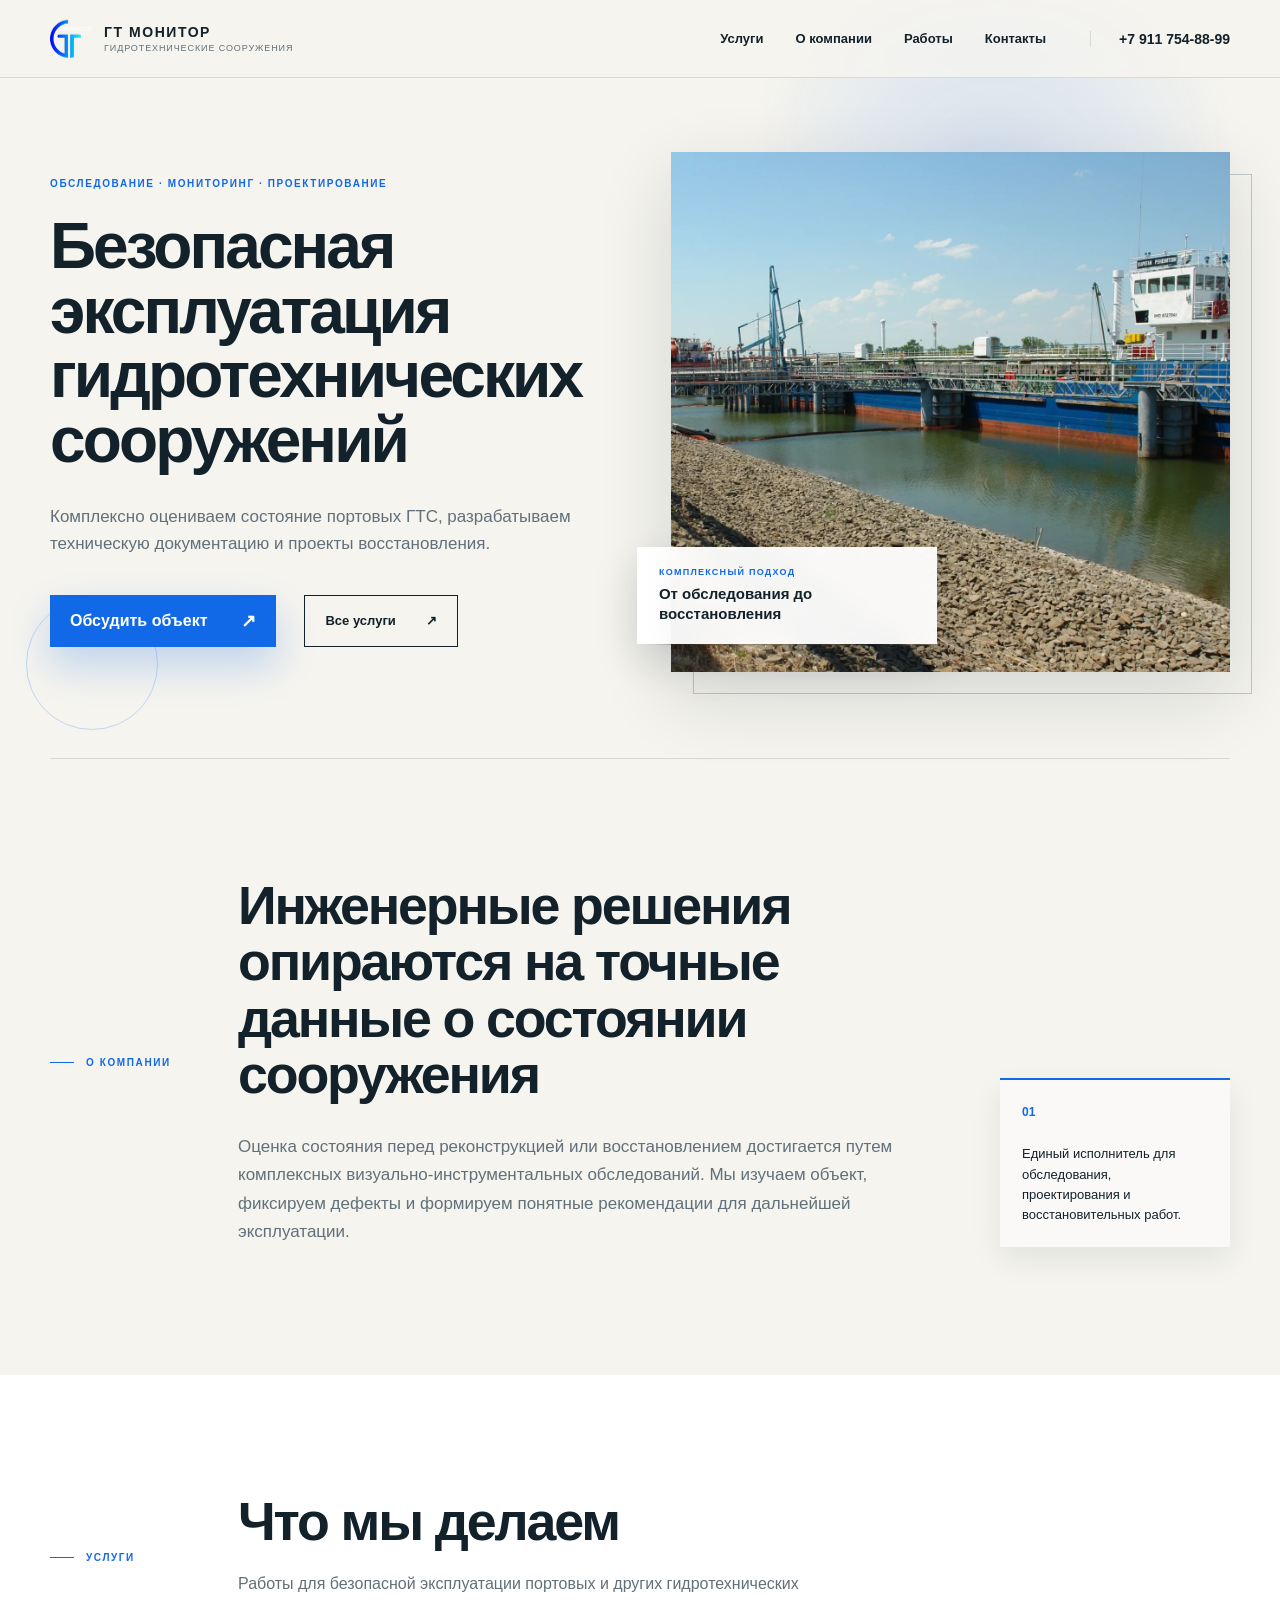
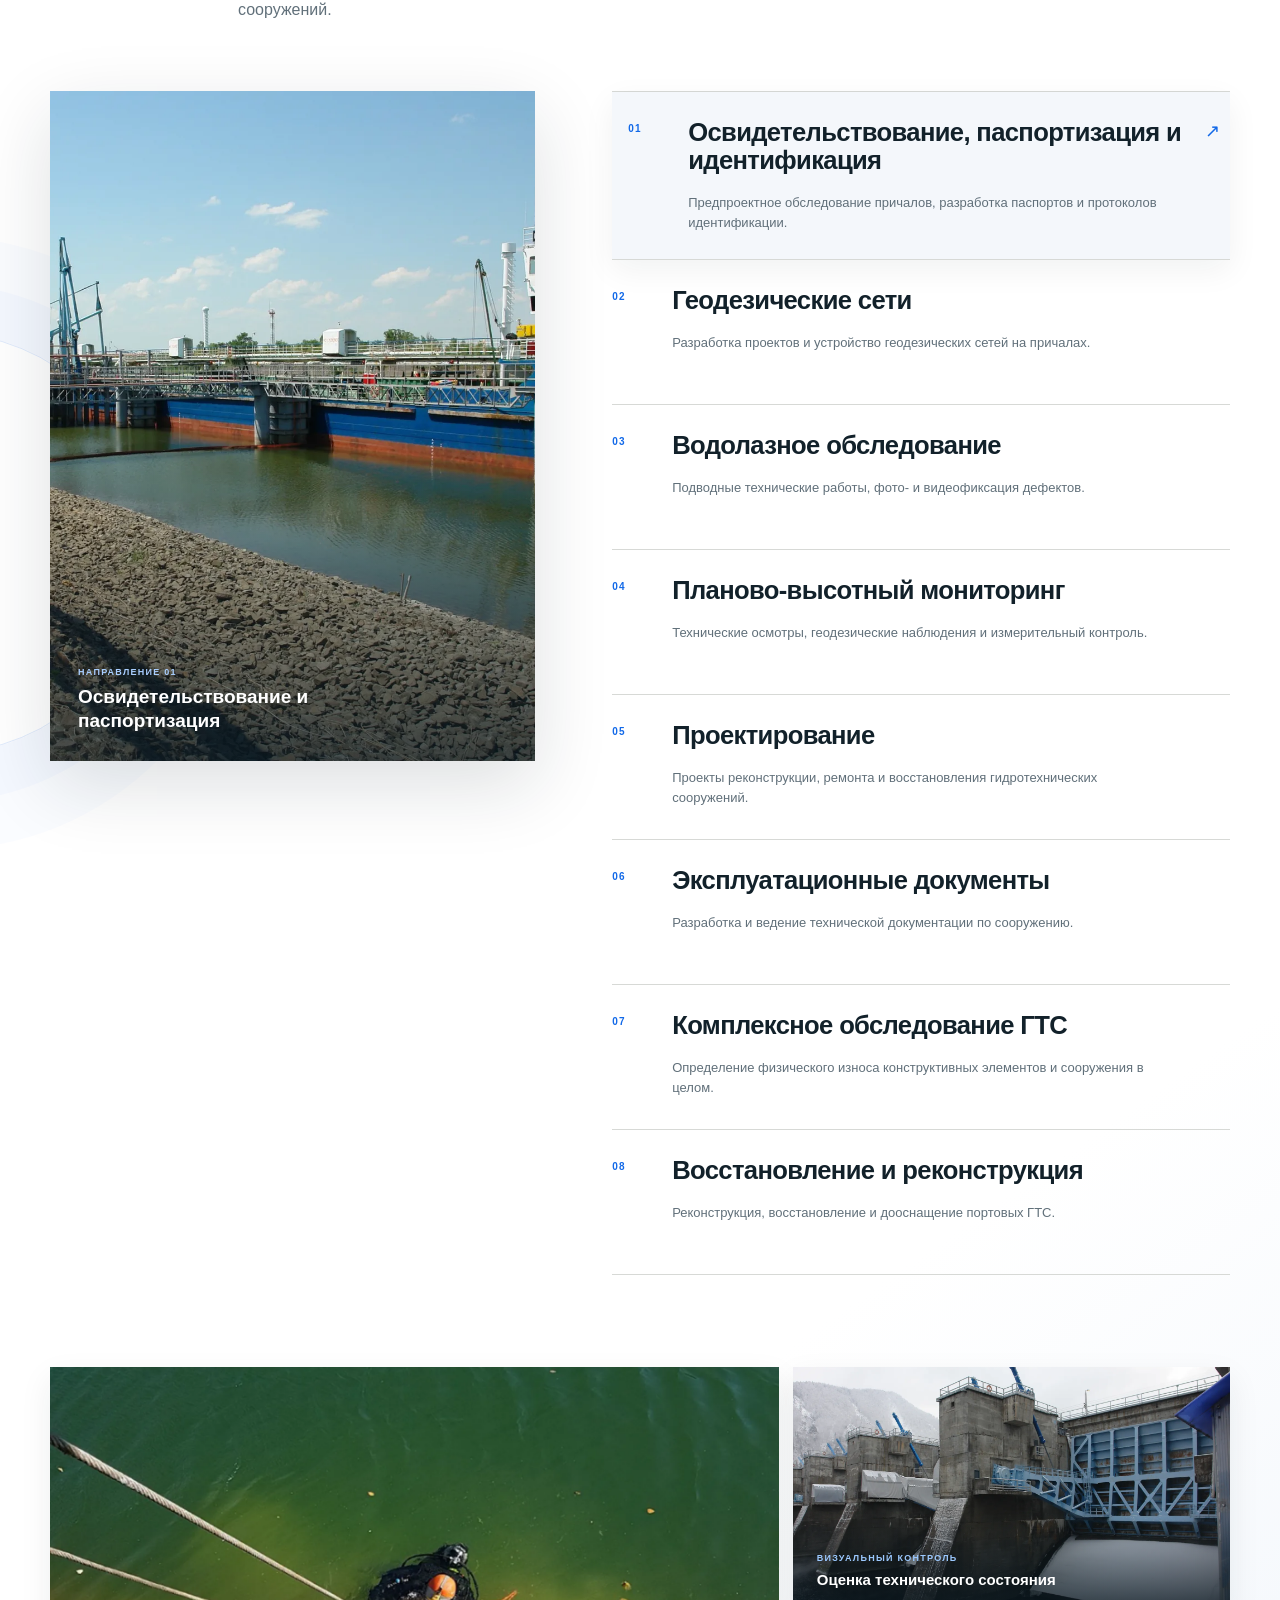
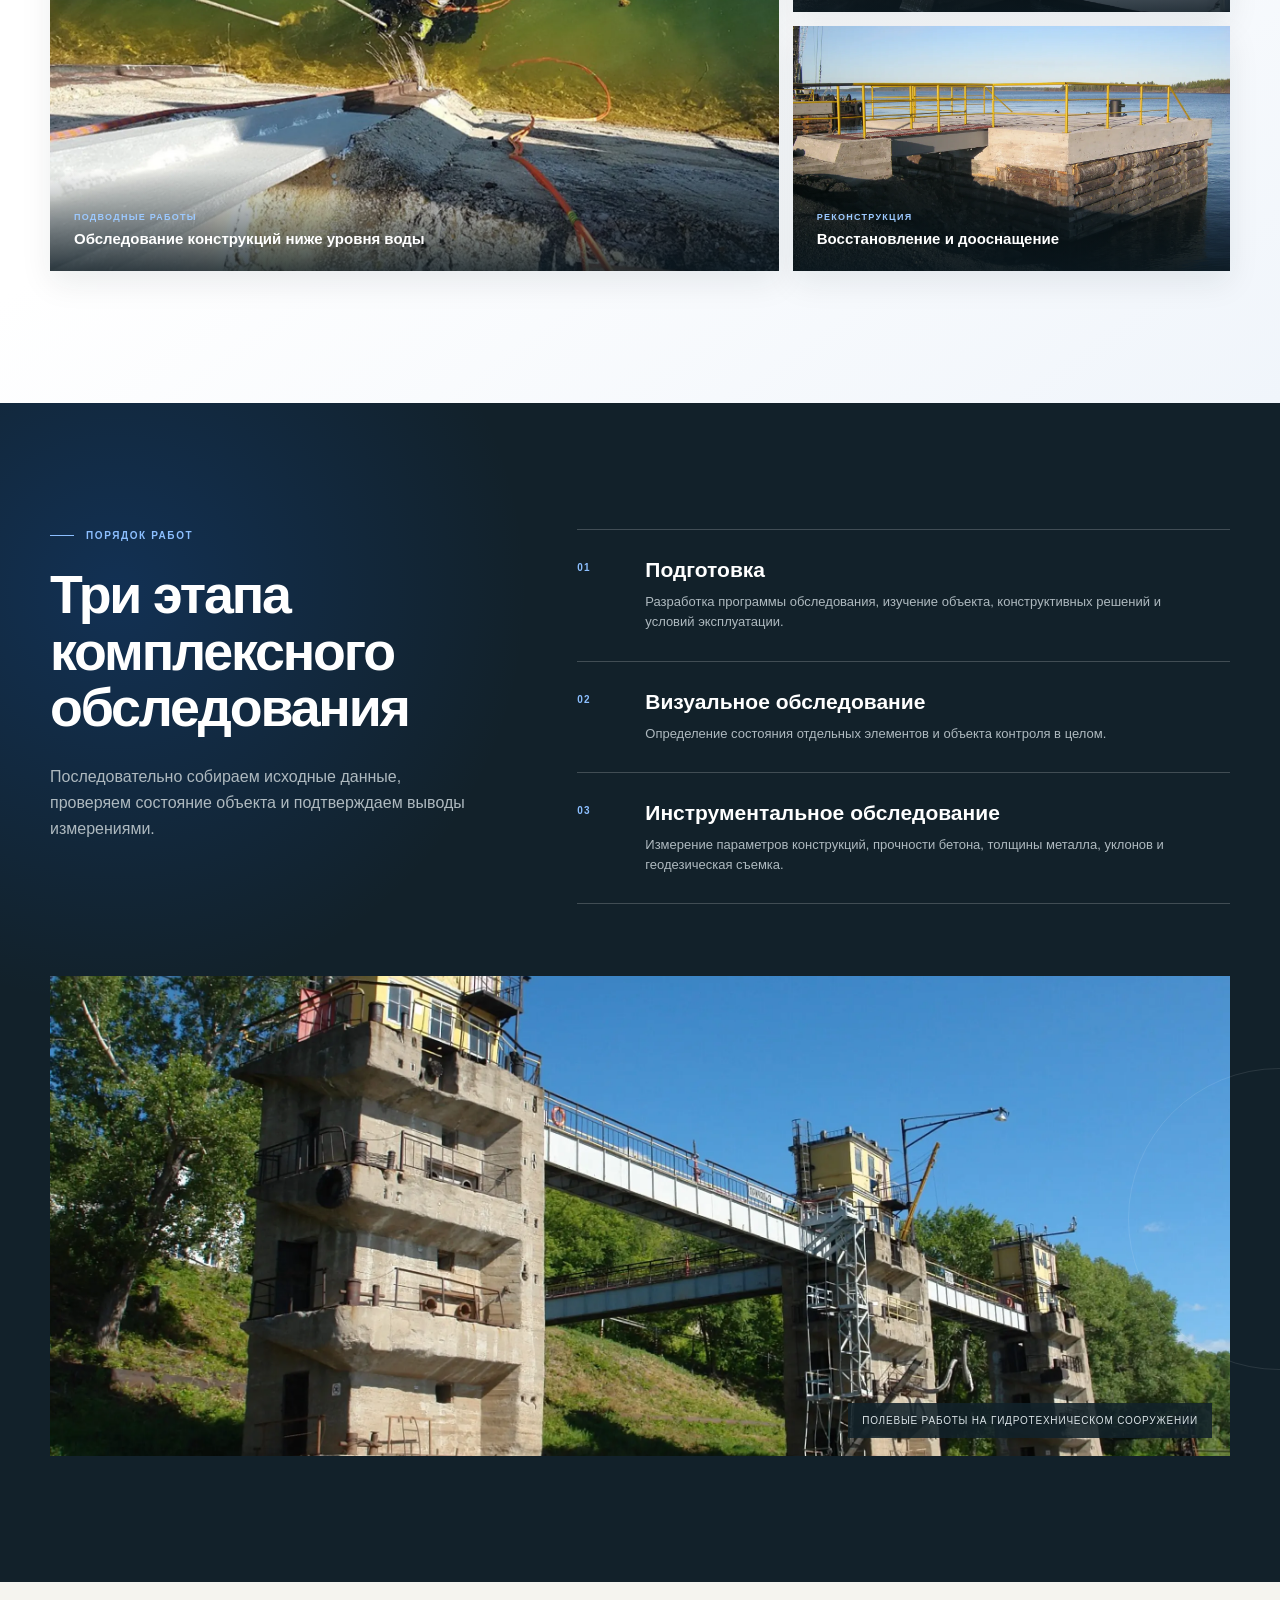
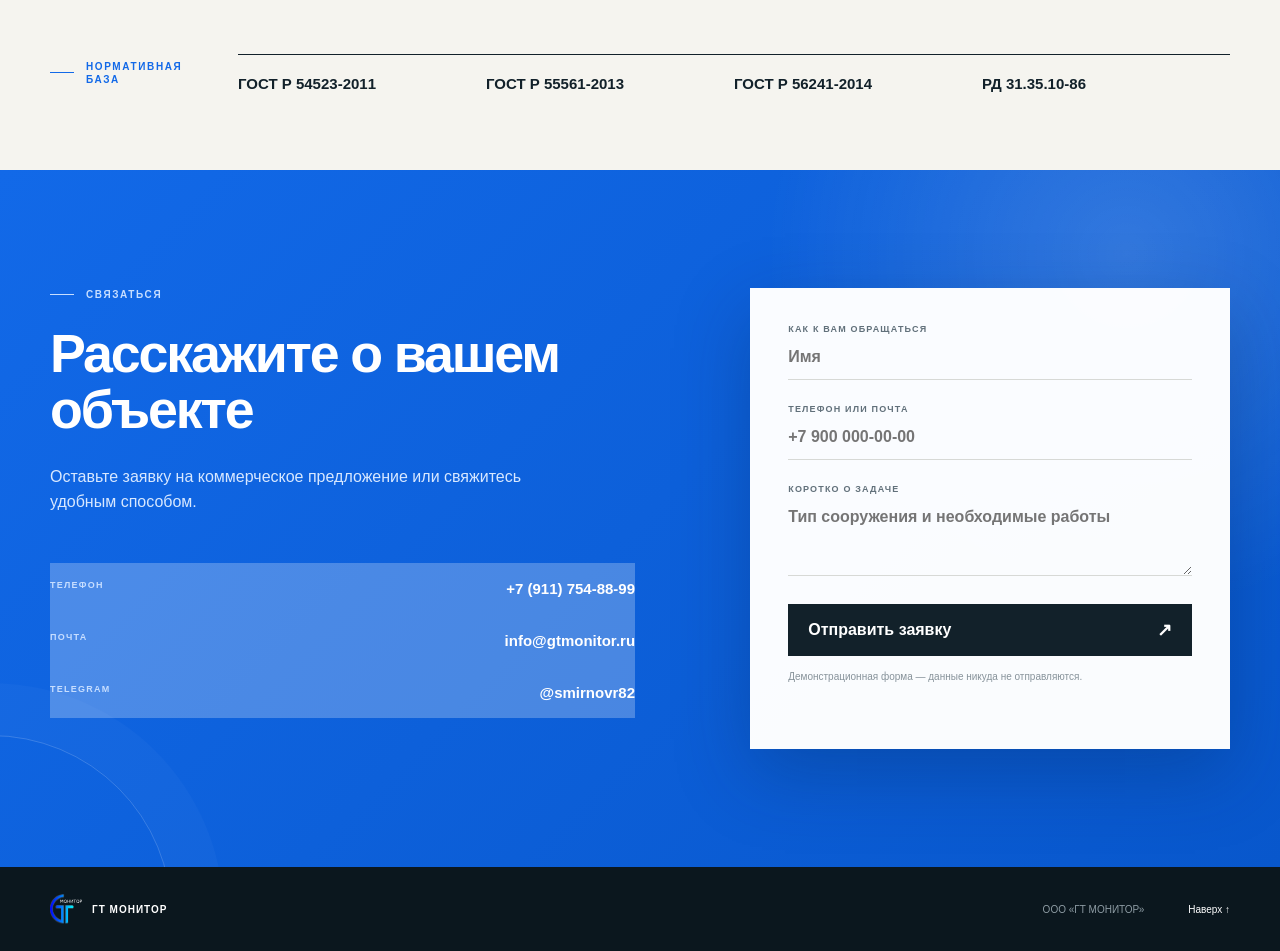
==== commit a70b4ba3: "Restore technical content and optimize imagery" ====
--- a/index.html
+++ b/index.html
@@ -41,7 +41,7 @@
         </div>
       </div>
       <figure class="hero-visual reveal">
-        <img src="assets/service-inspection.webp" alt="Портовое гидротехническое сооружение">
+        <img src="assets/optimized/service-inspection.webp" alt="Портовое гидротехническое сооружение">
         <figcaption>
           <span>Комплексный подход</span>
           <b>От обследования до восстановления</b>
@@ -73,11 +73,11 @@
 
         <div class="services-showcase">
           <figure class="service-preview reveal">
-            <img src="assets/service-inspection.webp" alt="Обследование портового гидротехнического сооружения">
+            <img src="assets/optimized/service-inspection.webp" alt="Обследование портового гидротехнического сооружения">
             <figcaption><span>Направление 01</span><b>Освидетельствование и паспортизация</b></figcaption>
           </figure>
           <div class="service-list">
-          <a class="service-row reveal is-active" href="documents.html#passport" data-image="assets/service-inspection.webp" data-label="Освидетельствование и паспортизация">
+          <a class="service-row reveal is-active" href="documents.html#passport" data-image="assets/optimized/service-inspection.webp" data-label="Освидетельствование и паспортизация">
             <span class="service-number">01</span>
             <h3>Освидетельствование, паспортизация и идентификация</h3>
             <p>Предпроектное обследование причалов, разработка паспортов и протоколов идентификации.</p>
@@ -87,7 +87,7 @@
             <h3>Геодезические сети</h3>
             <p>Разработка проектов и устройство геодезических сетей на причалах.</p>
           </a>
-          <a class="service-row reveal" href="survey.html#diving" data-image="assets/service-diving.webp" data-label="Водолазное обследование">
+          <a class="service-row reveal" href="survey.html#diving" data-image="assets/optimized/service-diving.webp" data-label="Водолазное обследование">
             <span class="service-number">03</span>
             <h3>Водолазное обследование</h3>
             <p>Подводные технические работы, фото- и видеофиксация дефектов.</p>
@@ -97,22 +97,22 @@
             <h3>Планово-высотный мониторинг</h3>
             <p>Технические осмотры, геодезические наблюдения и измерительный контроль.</p>
           </a>
-          <a class="service-row reveal" href="design.html#engineering" data-image="assets/service-engineering.webp" data-label="Проектирование">
+          <a class="service-row reveal" href="design.html#engineering" data-image="assets/optimized/service-engineering.webp" data-label="Проектирование">
             <span class="service-number">05</span>
             <h3>Проектирование</h3>
             <p>Проекты реконструкции, ремонта и восстановления гидротехнических сооружений.</p>
           </a>
-          <a class="service-row reveal" href="documents.html#operations" data-image="assets/service-docs.webp" data-label="Эксплуатационные документы">
+          <a class="service-row reveal" href="documents.html#operations" data-image="assets/optimized/service-docs.webp" data-label="Эксплуатационные документы">
             <span class="service-number">06</span>
             <h3>Эксплуатационные документы</h3>
             <p>Разработка и ведение технической документации по сооружению.</p>
           </a>
-          <a class="service-row reveal" href="survey.html#complex" data-image="assets/service-survey.webp" data-label="Комплексное обследование ГТС">
+          <a class="service-row reveal" href="survey.html#complex" data-image="assets/optimized/service-survey.webp" data-label="Комплексное обследование ГТС">
             <span class="service-number">07</span>
             <h3>Комплексное обследование ГТС</h3>
             <p>Определение физического износа конструктивных элементов и сооружения в целом.</p>
           </a>
-          <a class="service-row reveal" href="design.html#recovery" data-image="assets/service-recovery.webp" data-label="Восстановление и реконструкция">
+          <a class="service-row reveal" href="design.html#recovery" data-image="assets/optimized/service-recovery.webp" data-label="Восстановление и реконструкция">
             <span class="service-number">08</span>
             <h3>Восстановление и реконструкция</h3>
             <p>Реконструкция, восстановление и дооснащение портовых ГТС.</p>
@@ -122,15 +122,15 @@
 
         <div class="work-gallery" aria-label="Примеры работ">
           <figure class="gallery-large reveal">
-            <img src="assets/service-diving.webp" alt="Водолазное обследование сооружения" loading="lazy">
+            <img src="assets/optimized/service-diving.webp" alt="Водолазное обследование сооружения" loading="lazy">
             <figcaption><span>Подводные работы</span><b>Обследование конструкций ниже уровня воды</b></figcaption>
           </figure>
           <figure class="reveal">
-            <img src="assets/service-survey.webp" alt="Гидротехническое сооружение" loading="lazy">
+            <img src="assets/optimized/service-survey.webp" alt="Гидротехническое сооружение" loading="lazy">
             <figcaption><span>Визуальный контроль</span><b>Оценка технического состояния</b></figcaption>
           </figure>
           <figure class="reveal">
-            <img src="assets/service-recovery.webp" alt="Реконструкция гидротехнического сооружения" loading="lazy">
+            <img src="assets/optimized/service-recovery.webp" alt="Реконструкция гидротехнического сооружения" loading="lazy">
             <figcaption><span>Реконструкция</span><b>Восстановление и дооснащение</b></figcaption>
           </figure>
         </div>
--- a/styles.css
+++ b/styles.css
@@ -13,14 +13,15 @@
 }
 
 * { box-sizing: border-box; }
-html { scroll-behavior: smooth; }
+html { max-width: 100%; overflow-x: hidden; scroll-behavior: smooth; }
 body {
   margin: 0;
   background: var(--paper);
   color: var(--ink);
   font-family: Arial, "Helvetica Neue", sans-serif;
   -webkit-font-smoothing: antialiased;
-  overflow-x: clip;
+  max-width: 100%;
+  overflow-x: hidden;
   animation: page-enter .55s ease both;
 }
 a { color: inherit; text-decoration: none; }
@@ -47,8 +48,8 @@
 .menu-toggle { display: none; }
 
 .hero { min-height: 680px; padding: 68px 0 80px; display: grid; grid-template-columns: .9fr 1.1fr; gap: clamp(48px, 7vw, 104px); align-items: center; position: relative; isolation: isolate; }
-.hero::before { content: ""; position: absolute; z-index: -2; width: 520px; height: 520px; right: -170px; top: -160px; border-radius: 50%; background: radial-gradient(circle, rgba(18,105,232,.15), rgba(18,105,232,0) 68%); filter: blur(4px); animation: ambient-pulse 7s ease-in-out infinite alternate; }
-.hero::after { content: ""; position: absolute; z-index: -1; width: 130px; height: 130px; left: -70px; bottom: 28px; border: 1px solid rgba(18,105,232,.22); border-radius: 50%; animation: ring-drift 9s ease-in-out infinite alternate; }
+.hero::before { content: ""; position: absolute; z-index: -2; width: 520px; height: 520px; right: -24px; top: -160px; border-radius: 50%; background: radial-gradient(circle, rgba(18,105,232,.15), rgba(18,105,232,0) 68%); filter: blur(4px); animation: ambient-pulse 7s ease-in-out infinite alternate; }
+.hero::after { content: ""; position: absolute; z-index: -1; width: 130px; height: 130px; left: -24px; bottom: 28px; border: 1px solid rgba(18,105,232,.22); border-radius: 50%; animation: ring-drift 9s ease-in-out infinite alternate; }
 .eyebrow, .section-label { margin: 0; color: var(--blue); font-size: 10px; line-height: 1.3; font-weight: 700; letter-spacing: .16em; text-transform: uppercase; }
 .section-label { display: flex; align-items: center; gap: 12px; }
 .section-label::before { content: ""; width: 24px; height: 1px; flex: 0 0 auto; background: currentColor; transition: width .3s ease; }
@@ -174,7 +175,7 @@
 
 /* Inner pages */
 .page-hero { padding: 72px 0 94px; display: grid; grid-template-columns: minmax(0,1fr) minmax(360px,.72fr); gap: clamp(54px,8vw,118px); align-items: end; position: relative; isolation: isolate; }
-.page-hero::after { content: ""; position: absolute; z-index: -1; width: 430px; height: 430px; right: -190px; top: -180px; border-radius: 50%; background: radial-gradient(circle,rgba(18,105,232,.15),transparent 68%); animation: ambient-pulse 7s ease-in-out infinite alternate; }
+.page-hero::after { content: ""; position: absolute; z-index: -1; width: 430px; height: 430px; right: -24px; top: -180px; border-radius: 50%; background: radial-gradient(circle,rgba(18,105,232,.15),transparent 68%); animation: ambient-pulse 7s ease-in-out infinite alternate; }
 .breadcrumb { margin: 0 0 52px; display: flex; gap: 9px; color: #7d898f; font-size: 10px; font-weight: 700; letter-spacing: .12em; text-transform: uppercase; }
 .breadcrumb a:hover { color: var(--blue); }
 .page-hero h1 { max-width: 800px; margin: 0; font-size: clamp(52px,7vw,94px); line-height: .93; letter-spacing: -.055em; font-weight: 600; }
@@ -223,6 +224,21 @@
 .rich-copy ul, .rich-copy ol { margin: 24px 0; padding: 0; list-style: none; border-top: 1px solid var(--line); }
 .rich-copy li { padding: 15px 0 15px 30px; border-bottom: 1px solid var(--line); position: relative; color: #40515a; font-size: 14px; line-height: 1.55; }
 .rich-copy li::before { content: "—"; position: absolute; left: 0; color: var(--blue); }
+.technical-details { margin-top: 12px; border: 1px solid var(--line); background: rgba(255,255,255,.48); transition: background .3s ease, border-color .3s ease, box-shadow .3s ease, transform .3s ease; }
+.technical-details:first-of-type { margin-top: 34px; }
+.technical-details:hover { border-color: #b9c8d6; transform: translateY(-2px); }
+.technical-details[open] { background: #fff; border-color: #bccce0; box-shadow: var(--shadow-sm); transform: none; }
+.technical-details summary { min-height: 64px; padding: 20px 58px 20px 20px; display: flex; align-items: center; position: relative; list-style: none; color: var(--ink); font-size: 14px; line-height: 1.45; font-weight: 700; cursor: pointer; user-select: none; }
+.technical-details summary::-webkit-details-marker { display: none; }
+.technical-details summary::before, .technical-details summary::after { content: ""; position: absolute; right: 22px; top: 50%; width: 16px; height: 1px; background: var(--blue); transition: transform .3s ease; }
+.technical-details summary::after { transform: rotate(90deg); }
+.technical-details[open] summary::after { transform: rotate(0); }
+.technical-details > div { padding: 0 20px 22px; animation: details-open .32s ease both; }
+.technical-details > div p { margin-bottom: 16px; font-size: 14px; line-height: 1.65; }
+.technical-details > div p:last-child { margin-bottom: 0; }
+.technical-details > div ul, .technical-details > div ol { margin-block: 8px 0; }
+.norm-grid { margin-top: 8px; display: grid; grid-template-columns: repeat(2,minmax(0,1fr)); gap: 8px; }
+.norm-grid span { min-height: 52px; padding: 12px 14px; display: flex; align-items: center; background: #eef4fa; color: #334753; font-size: 11px; line-height: 1.4; font-weight: 600; }
 .detail-aside { position: sticky; top: 28px; }
 .detail-aside img { height: 330px; object-fit: cover; box-shadow: var(--shadow-sm); transition: transform .45s ease, box-shadow .45s ease; }
 .detail-aside:hover img { transform: translateY(-5px); box-shadow: var(--shadow-md); }
@@ -253,7 +269,14 @@
 .contact-card small { color: var(--blue); font-size: 9px; font-weight: 700; letter-spacing: .14em; text-transform: uppercase; }
 .contact-card a, .contact-card address { margin: 0; font-size: clamp(18px,2vw,26px); line-height: 1.35; font-style: normal; font-weight: 600; }
 .contact-page .contact-form { box-shadow: 0 22px 70px rgba(18,33,42,.12); border: 1px solid var(--line); }
-.contact-page-title { margin: 0 0 48px; font-size: clamp(38px,5vw,66px); line-height: 1.02; letter-spacing: -.04em; }
+.contact-page-title {
+  max-width: 540px;
+  margin: 0 0 48px;
+  font-size: clamp(38px,4.6vw,62px);
+  line-height: 1.1;
+  letter-spacing: -.018em;
+  text-wrap: balance;
+}
 
 .cta-band { padding: 84px 0; background: radial-gradient(circle at 82% 10%,rgba(255,255,255,.15),transparent 26%),linear-gradient(135deg,#1269e8,#0752c1); color: #fff; position: relative; overflow: clip; }
 .cta-band::before { content: ""; position: absolute; width: 240px; height: 240px; right: 4%; bottom: -170px; border: 1px solid rgba(255,255,255,.2); border-radius: 50%; box-shadow: 0 0 0 38px rgba(255,255,255,.03); }
@@ -271,6 +294,7 @@
 @keyframes page-enter { from { opacity: 0; } to { opacity: 1; } }
 @keyframes ambient-pulse { from { opacity: .7; transform: scale(.94); } to { opacity: 1; transform: scale(1.08) translate(-12px,10px); } }
 @keyframes ring-drift { from { transform: translate3d(0,0,0) rotate(0deg); } to { transform: translate3d(18px,-16px,0) rotate(10deg); } }
+@keyframes details-open { from { opacity: 0; transform: translateY(-6px); } to { opacity: 1; transform: none; } }
 
 @media (max-width: 900px) {
   :root { --shell: calc(100% - 40px); }
@@ -379,6 +403,9 @@
   .detail-section { padding-block: 76px; }
   .detail-aside { display: block; }
   .detail-aside img { height: 280px; }
+  .technical-details summary { min-height: 58px; padding: 17px 52px 17px 16px; }
+  .technical-details > div { padding: 0 16px 18px; }
+  .norm-grid { grid-template-columns: 1fr; }
   .works-grid { grid-template-columns: 1fr; padding-bottom: 84px; }
   .work-tile, .work-tile:nth-child(3n+1), .work-tile:nth-child(3n+3) { grid-column: auto; min-height: 330px; }
   .about-feature { grid-template-columns: 1fr; padding-bottom: 84px; }
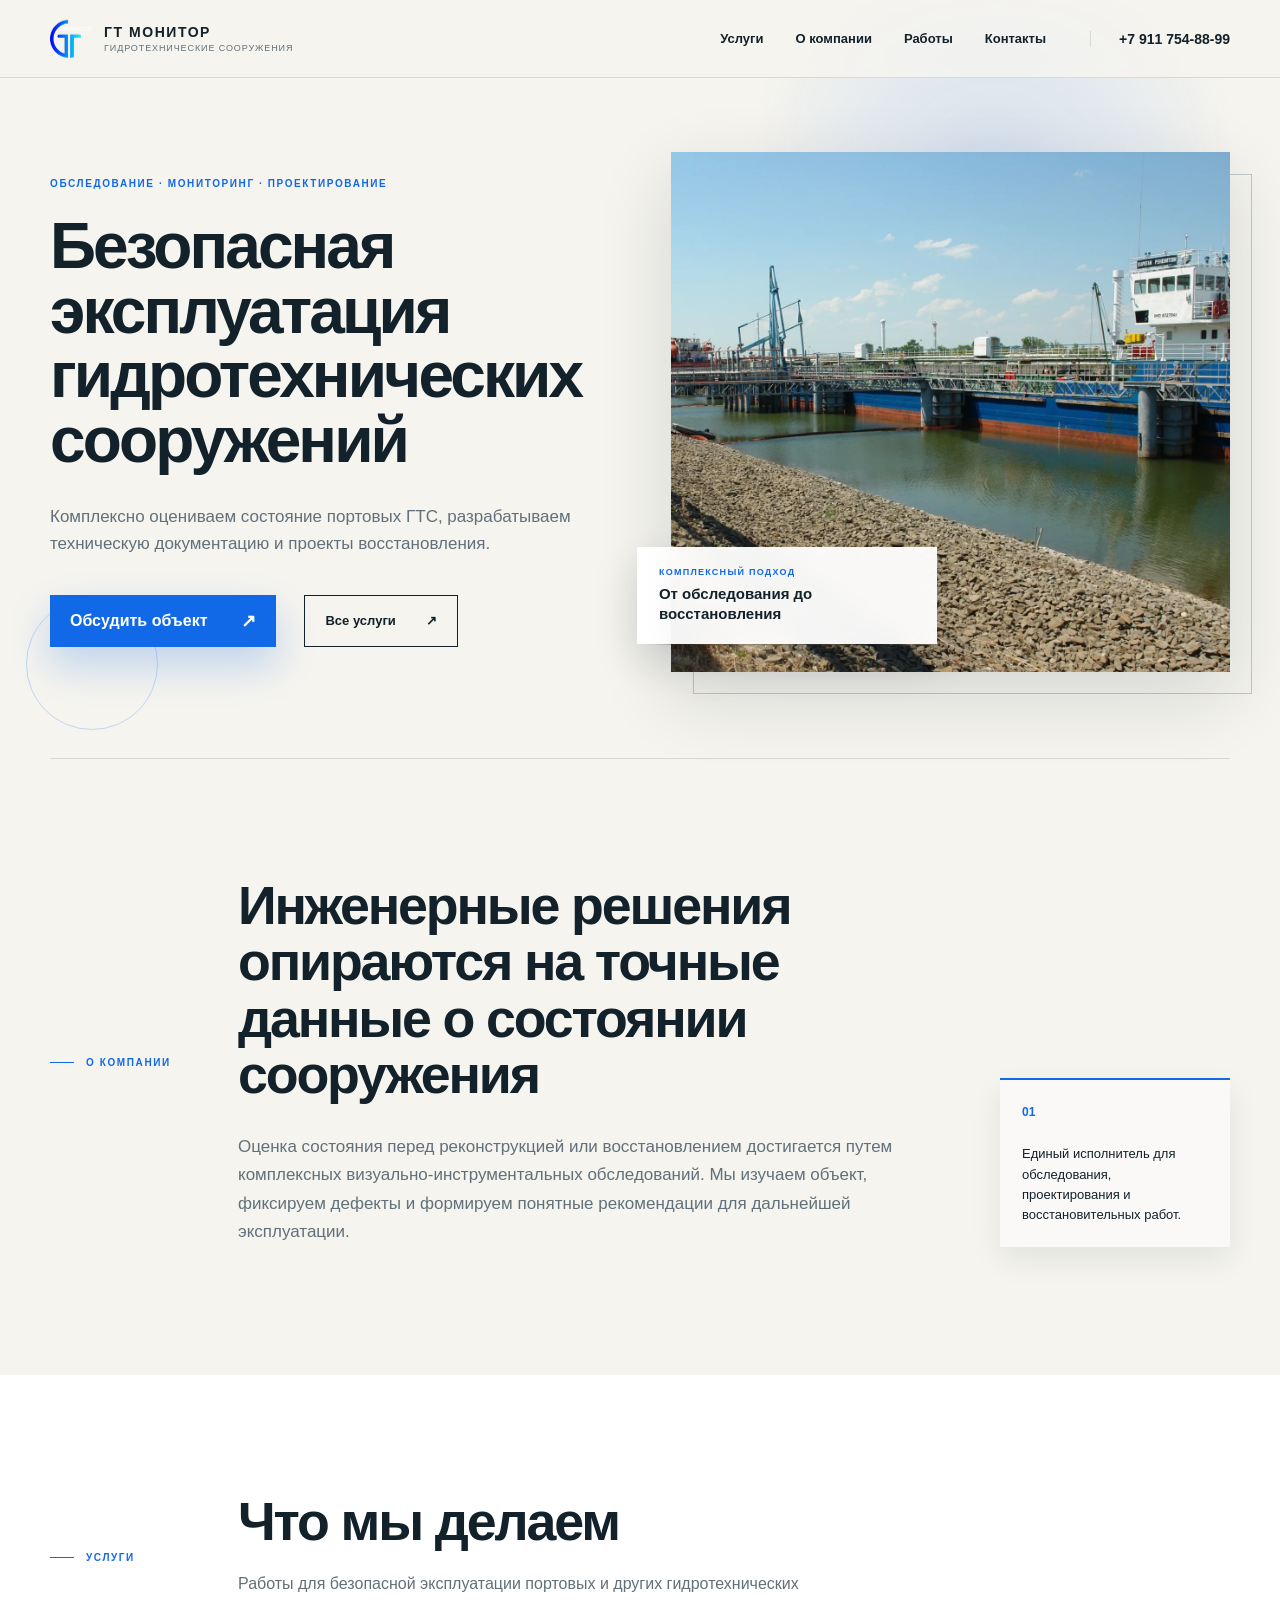
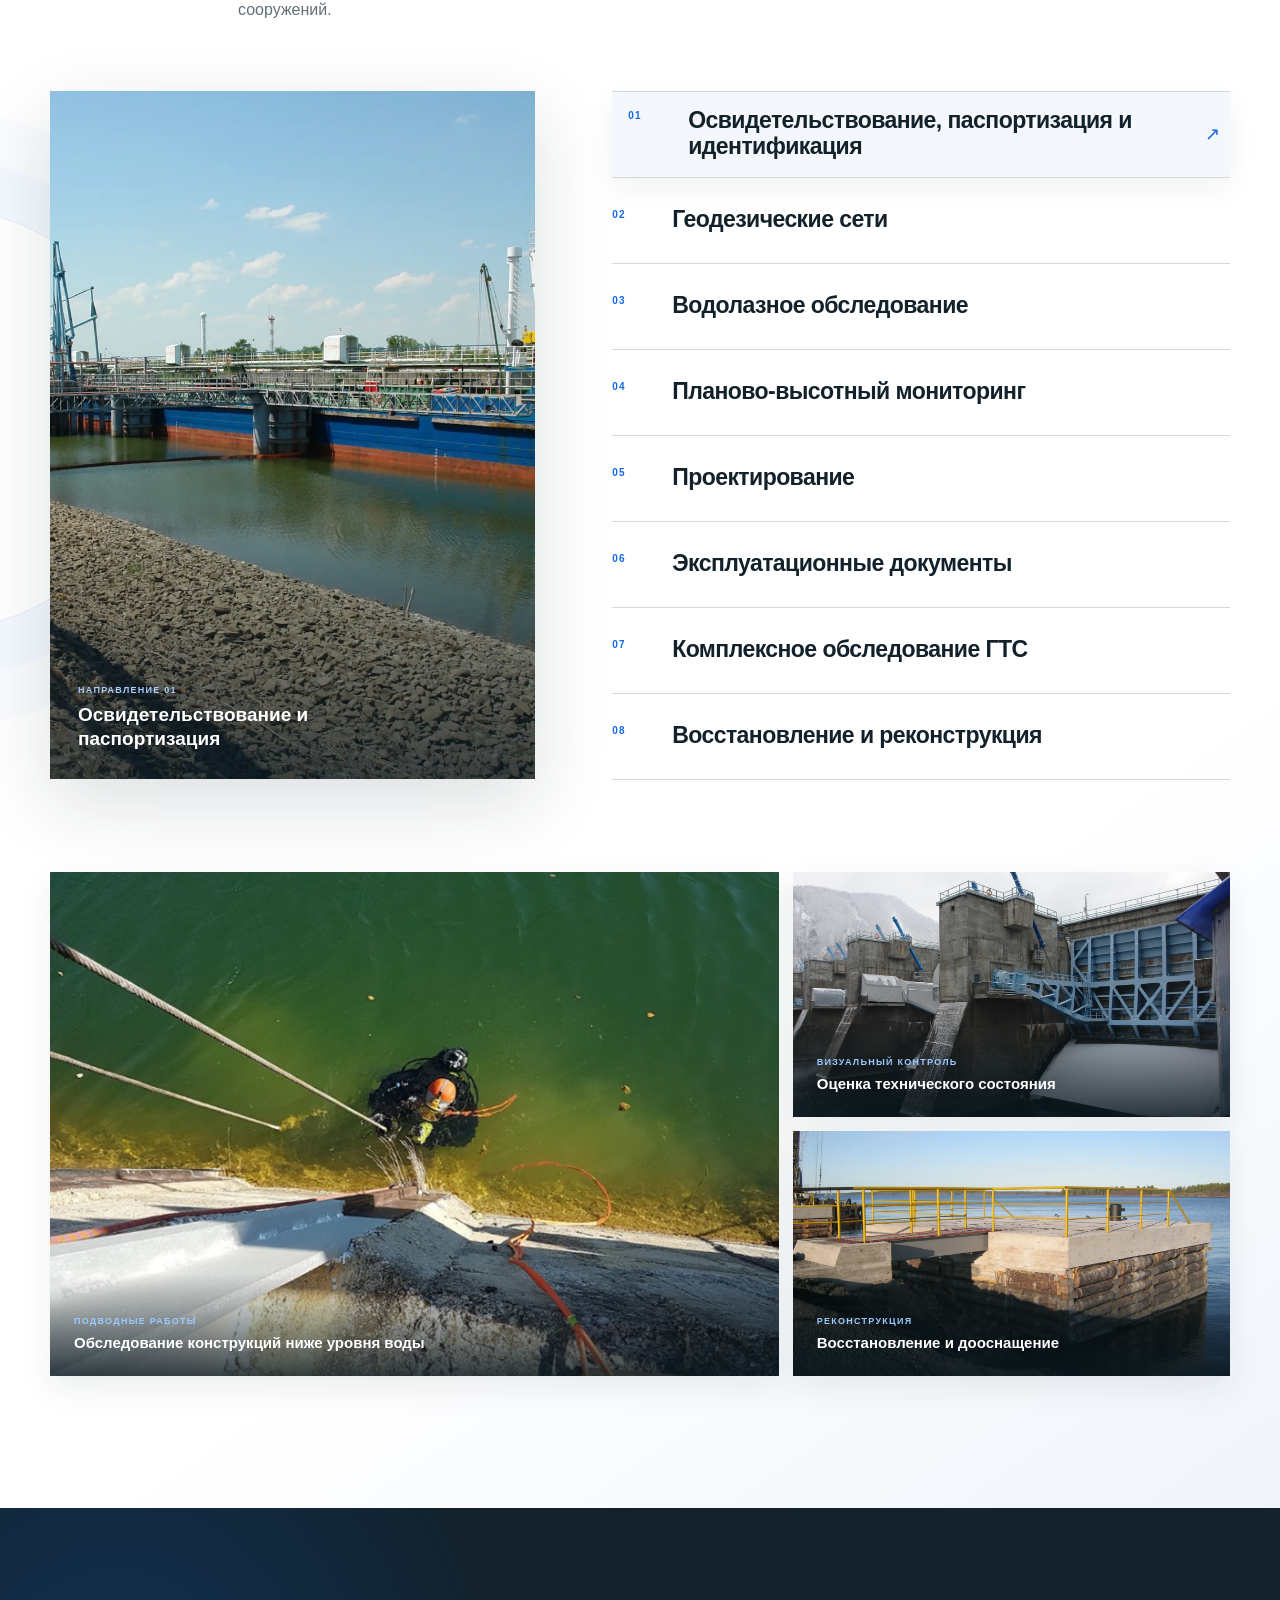
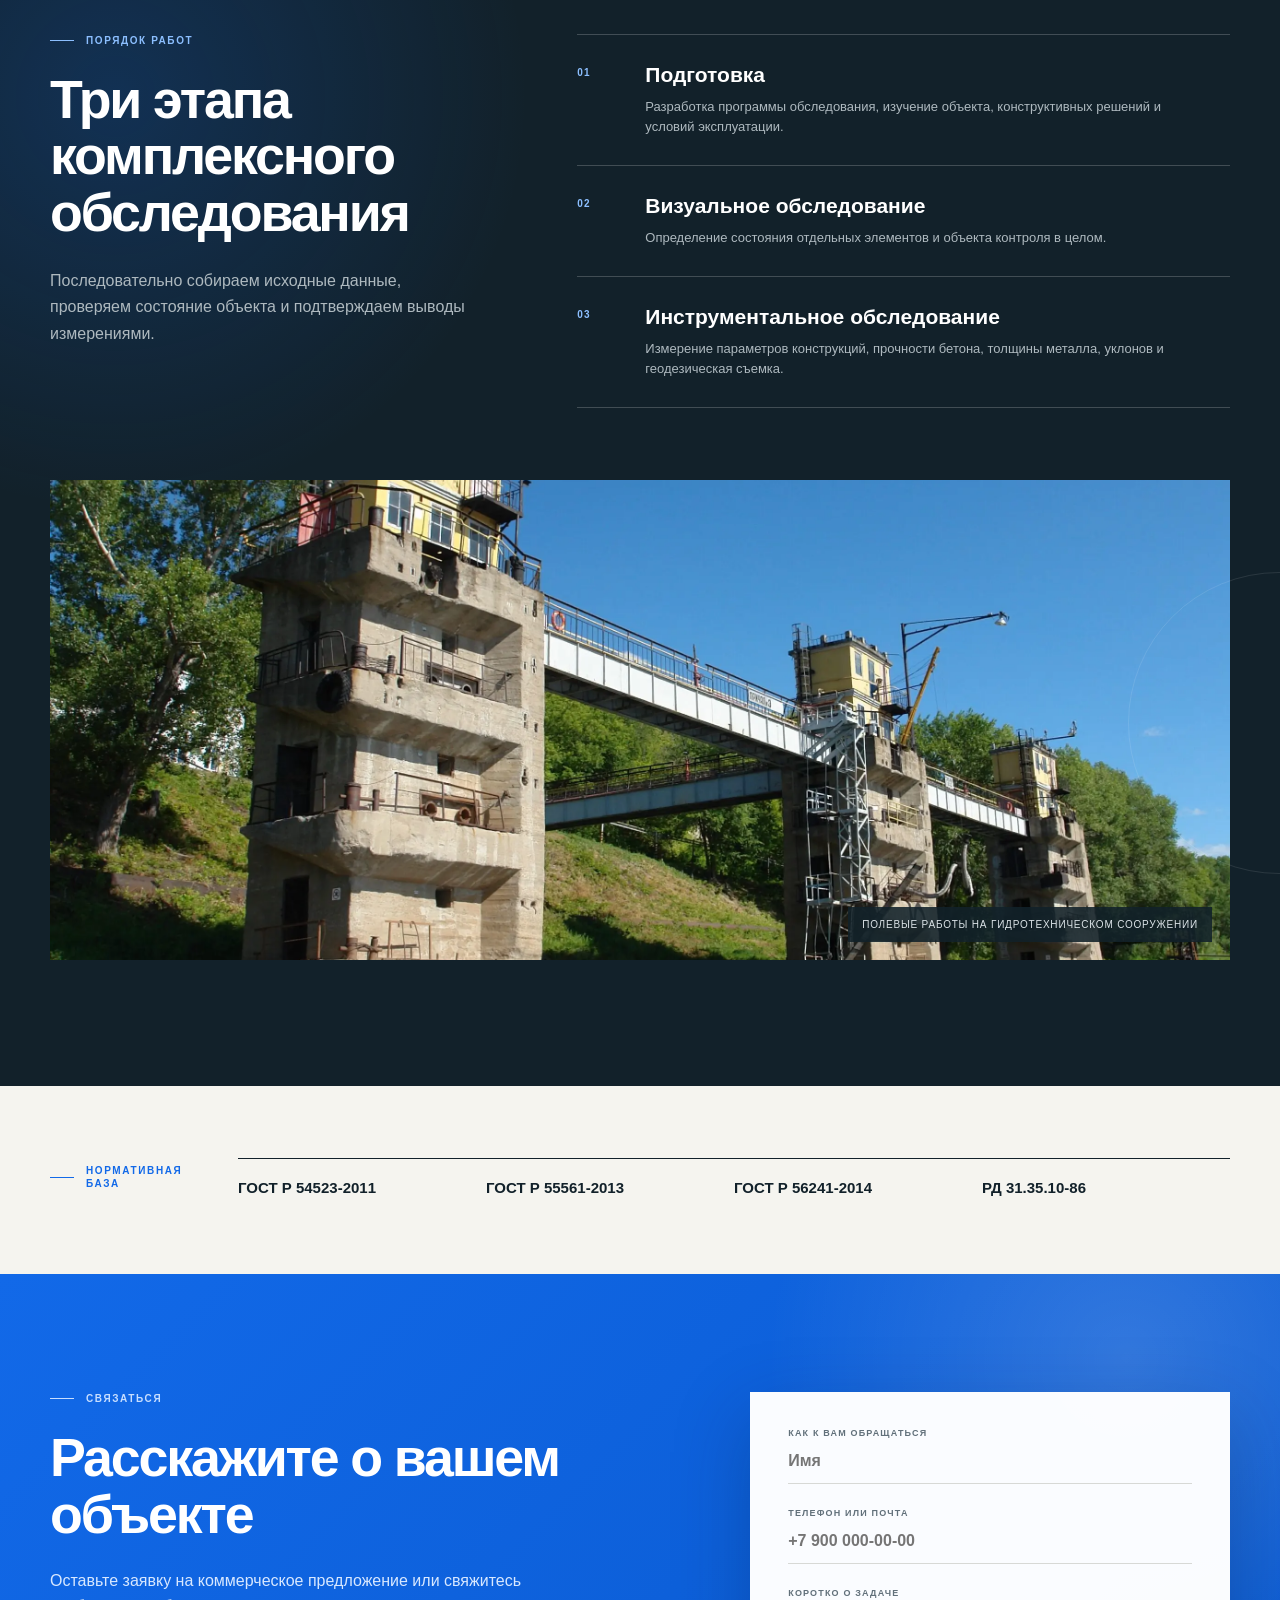
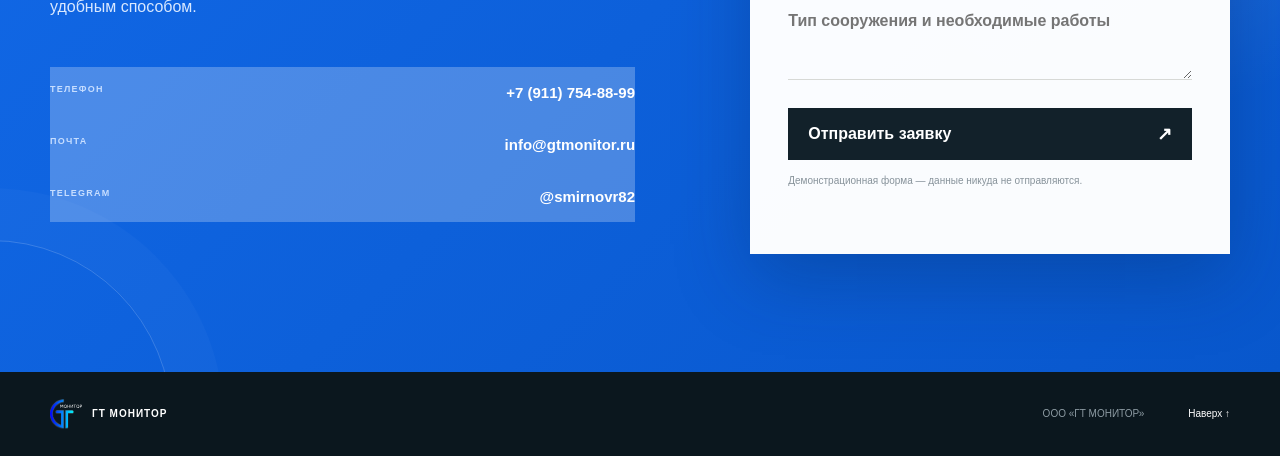
==== commit 30f5cd86: "Bust stylesheet cache for service layout" ====
--- a/index.html
+++ b/index.html
@@ -7,7 +7,7 @@
   <meta name="description" content="ГТ Монитор — обследование, мониторинг и проектирование гидротехнических сооружений.">
   <title>ГТ Монитор — гидротехнические сооружения</title>
   <link rel="icon" href="assets/logo.svg" type="image/svg+xml">
-  <link rel="stylesheet" href="styles.css">
+  <link rel="stylesheet" href="styles.css?v=20260814-2">
 </head>
 <body>
   <header class="site-header" id="top">
--- a/styles.css
+++ b/styles.css
@@ -99,7 +99,7 @@
 .section-heading { display: grid; grid-template-columns: 140px minmax(0,1fr); gap: 48px; margin-bottom: 68px; }
 .section-heading > div > p { max-width: 590px; margin: 22px 0 0; color: var(--muted); font-size: 16px; line-height: 1.6; }
 .services-showcase { display: grid; grid-template-columns: .88fr 1.12fr; gap: clamp(46px, 6vw, 82px); align-items: start; }
-.service-preview { margin: 0; height: min(670px, calc(100vh - 120px)); min-height: 520px; position: sticky; top: 106px; overflow: hidden; background: #e8eaeb; box-shadow: var(--shadow-md); }
+.service-preview { margin: 0; height: 688px; min-height: 688px; position: sticky; top: 88px; overflow: hidden; background: #e8eaeb; box-shadow: var(--shadow-md); }
 .service-preview::after { content: ""; position: absolute; inset: 0; background: linear-gradient(180deg, transparent 55%, rgba(9,25,35,.72)); pointer-events: none; }
 .service-preview img { height: 100%; object-fit: cover; transition: opacity .28s ease, transform .7s cubic-bezier(.2,.6,.2,1); }
 .service-preview.is-changing img { opacity: .3; transform: scale(1.02); }
@@ -295,6 +295,15 @@
 @keyframes ambient-pulse { from { opacity: .7; transform: scale(.94); } to { opacity: 1; transform: scale(1.08) translate(-12px,10px); } }
 @keyframes ring-drift { from { transform: translate3d(0,0,0) rotate(0deg); } to { transform: translate3d(18px,-16px,0) rotate(10deg); } }
 @keyframes details-open { from { opacity: 0; transform: translateY(-6px); } to { opacity: 1; transform: none; } }
+
+@media (min-width: 761px) {
+  .service-row { min-height: 86px; padding: 16px 10px 16px 0; align-content: center; }
+  .service-row h3 { padding-right: 32px; font-size: clamp(18px,1.8vw,24px); }
+  .service-row p { display: none; }
+  .service-row .service-number { padding-top: 2px; }
+  .service-row::after { top: 50%; transform: translate(-6px,-40%); }
+  .service-row:hover::after, .service-row:focus-visible::after, .service-row.is-active::after { transform: translateY(-50%); }
+}
 
 @media (max-width: 900px) {
   :root { --shell: calc(100% - 40px); }
